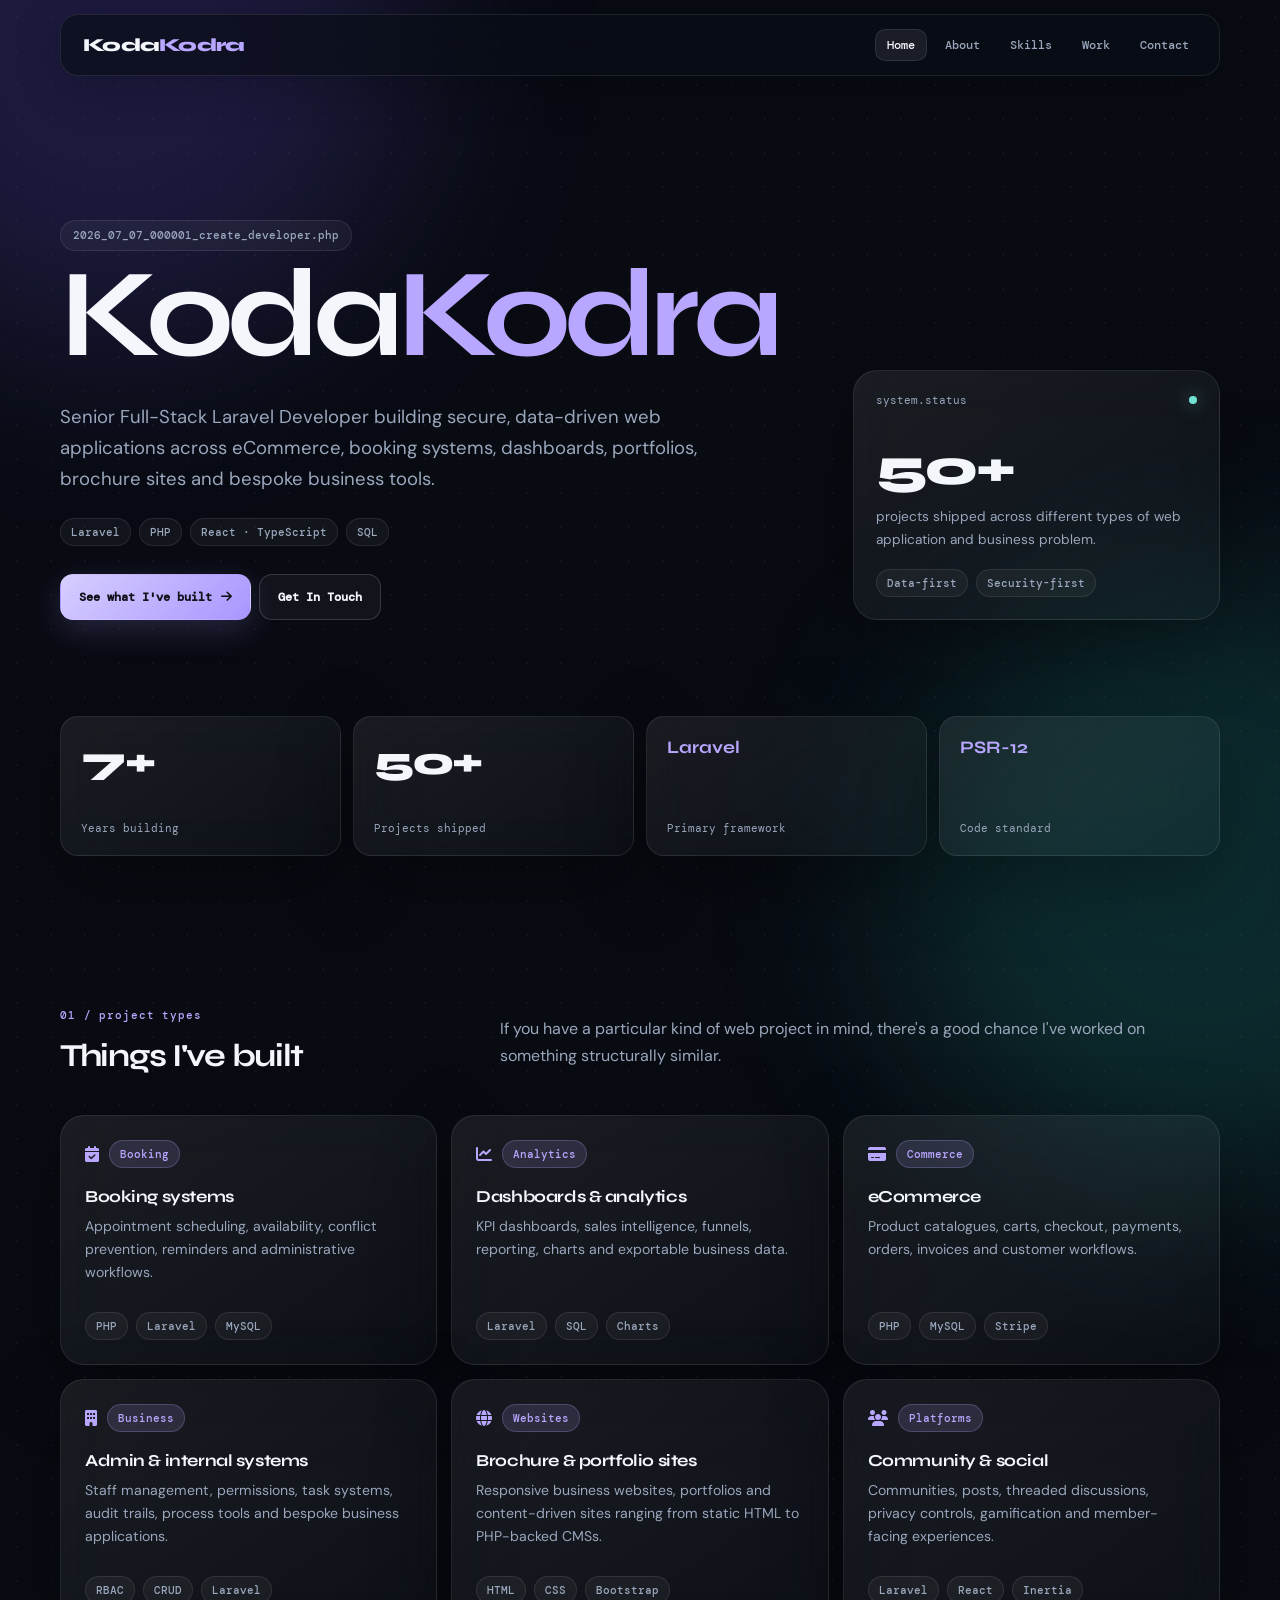
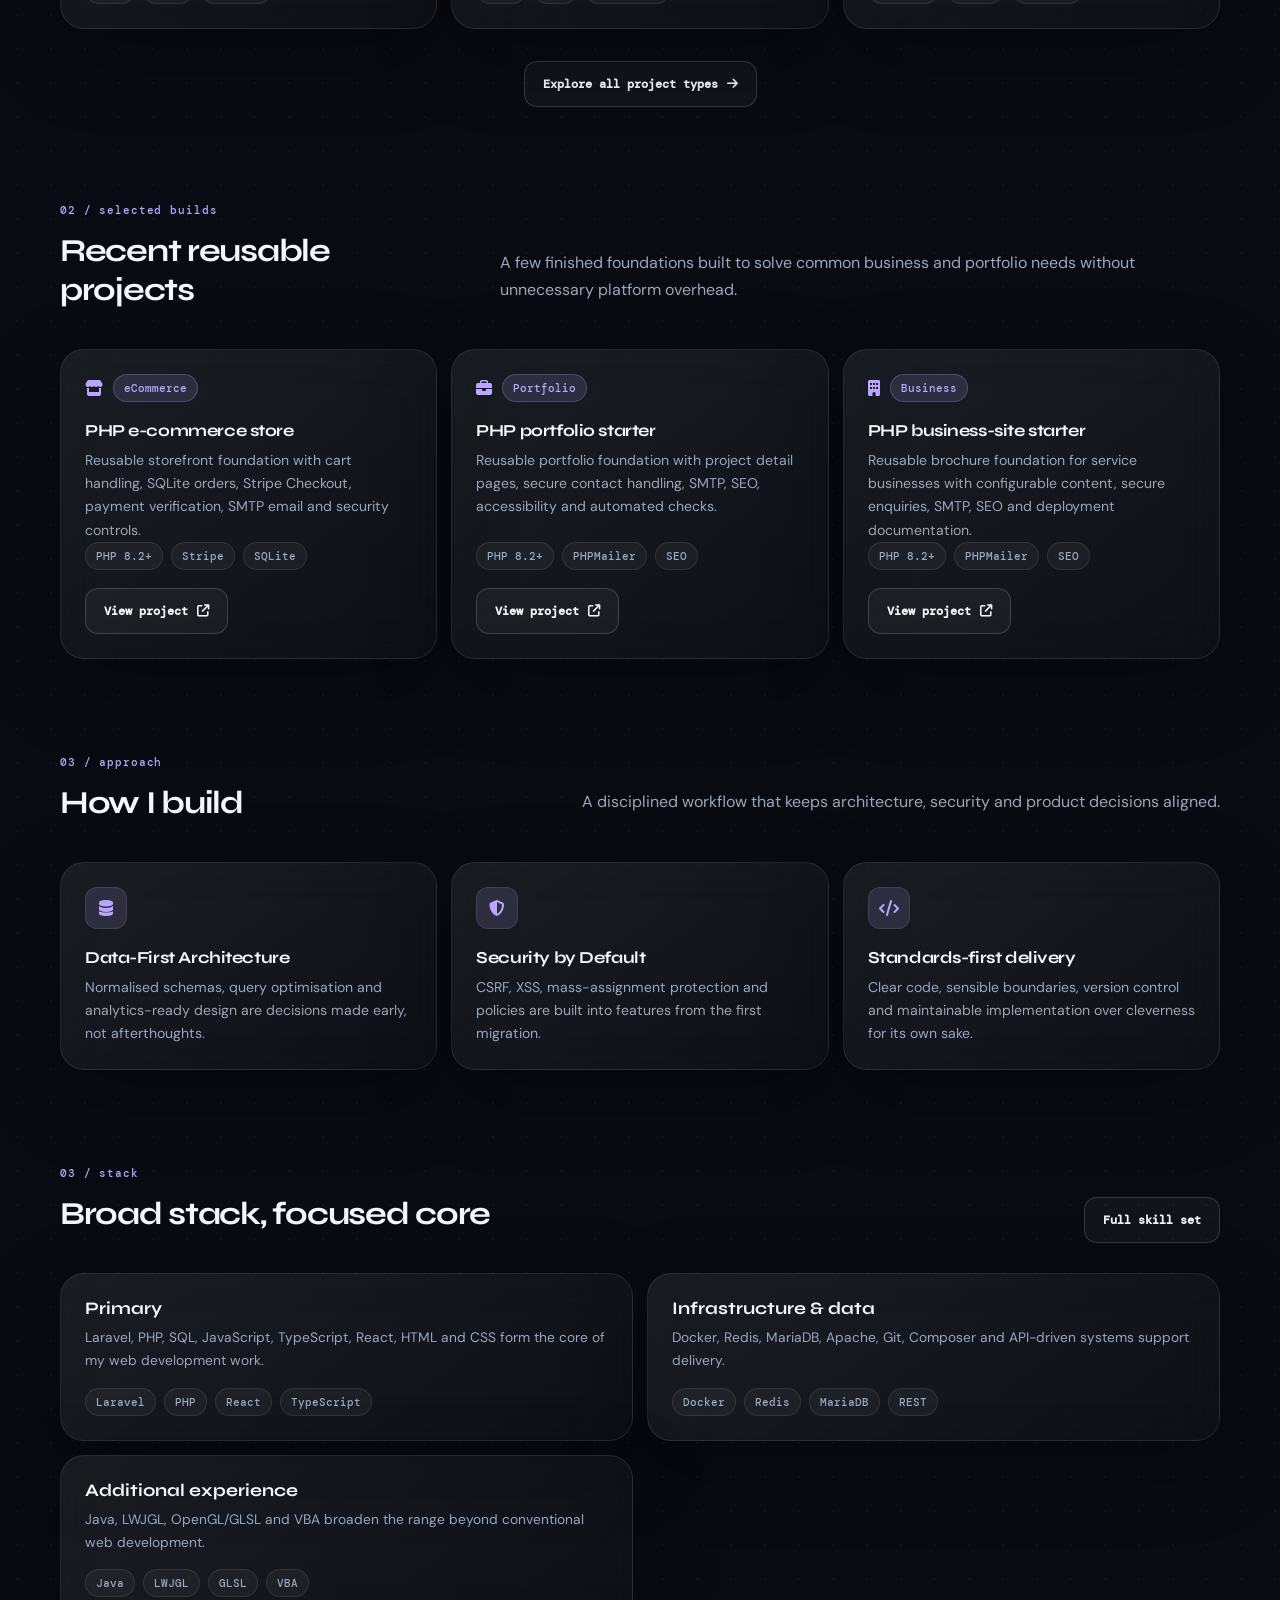
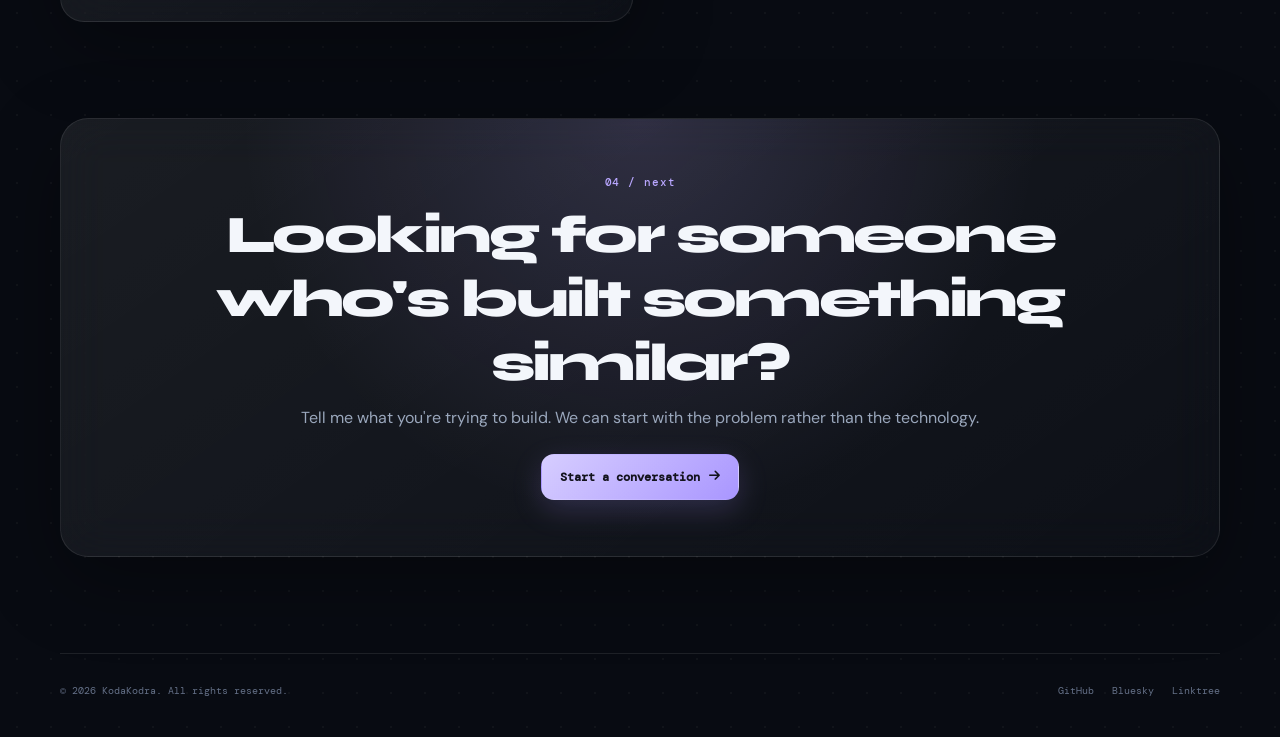
==== index.html @ 0f3817af "feat: add selected project links to homepage" ====
<!DOCTYPE html>
<html lang="en"><head><meta charset="UTF-8"><meta name="viewport" content="width=device-width, initial-scale=1.0"><meta name="description" content="KodaKodra — Senior Full-Stack Laravel Developer building secure, data-driven web applications across eCommerce, booking, dashboards, portfolios and bespoke systems."><meta property="og:title" content="KodaKodra — Senior Full-Stack Laravel Developer"><meta property="og:description" content="Standards-first. Security by default. Data-driven web applications across a broad range of project types."><meta property="og:type" content="website"><title>KodaKodra — Senior Full-Stack Laravel Developer</title><link rel="stylesheet" href="https://cdnjs.cloudflare.com/ajax/libs/font-awesome/6.5.2/css/all.min.css"><link rel="stylesheet" href="style.css"></head>
<body>
<nav class="nav" role="navigation" aria-label="Main navigation"><a href="index.html" class="nav__logo">Koda<span>Kodra</span></a><ul class="nav__links" role="list"><li><a href="index.html" class="active" aria-current="page">Home</a></li><li><a href="about.html">About</a></li><li><a href="skills.html">Skills</a></li><li><a href="projects.html">Work</a></li><li><a href="contact.html">Contact</a></li></ul><button class="nav__burger" aria-label="Open mobile menu" aria-expanded="false"><span></span><span></span><span></span></button></nav>
<div class="nav__mobile"><a href="index.html" class="active">Home</a><a href="about.html">About</a><a href="skills.html">Skills</a><a href="projects.html">Work</a><a href="contact.html">Contact</a></div>
<main class="page">
<section class="hero"><div class="shell hero__grid"><div class="hero__content"><div class="hero__badge anim-fade-up"><span class="migration-label__file">2026_07_07_000001_create_developer.php</span></div><h1 class="hero__title anim-fade-up delay-1">Koda<span class="text-accent">Kodra</span></h1><p class="hero__subtitle anim-fade-up delay-2">Senior Full-Stack Laravel Developer building secure, data-driven web applications across eCommerce, booking systems, dashboards, portfolios, brochure sites and bespoke business tools.</p><div class="hero__tags anim-fade-up delay-3"><span class="tag">Laravel</span><span class="tag">PHP</span><span class="tag">React · TypeScript</span><span class="tag">SQL</span></div><div class="hero__ctas anim-fade-up delay-4"><a href="projects.html" class="btn btn-primary">See what I've built <i class="fa-solid fa-arrow-right"></i></a><a href="contact.html" class="btn btn-outline">Get In Touch</a></div></div><aside class="hero__signal glass anim-fade-up delay-2"><div class="signal__top"><span>system.status</span><span class="signal__dot" aria-label="Available"></span></div><div class="signal__metric">50+</div><p class="signal__copy">projects shipped across different types of web application and business problem.</p><div class="hero__tags" style="margin-top:18px"><span class="tag">Data-first</span><span class="tag">Security-first</span></div></aside></div></section>
<section class="stats"><div class="shell stats__grid"><div class="stat-card glass anim-fade-up"><div class="stat-card__number">7+</div><div class="stat-card__label">Years building</div></div><div class="stat-card glass anim-fade-up delay-1"><div class="stat-card__number">50+</div><div class="stat-card__label">Projects shipped</div></div><div class="stat-card glass anim-fade-up delay-2"><div class="stat-card__value">Laravel</div><div class="stat-card__label">Primary framework</div></div><div class="stat-card glass anim-fade-up delay-3"><div class="stat-card__value">PSR-12</div><div class="stat-card__label">Code standard</div></div></div></section>
<section class="section"><div class="shell"><div class="section-head"><div><p class="eyebrow">01 / project types</p><h2 class="section-title">Things I've built</h2></div><p class="section-subtitle">If you have a particular kind of web project in mind, there's a good chance I've worked on something structurally similar.</p></div><div class="card-grid"><article class="project-card glass"><div class="project-card__head"><i class="fas fa-calendar-check"></i><span class="badge-custom">Booking</span></div><h3 class="project-card__title">Booking systems</h3><p class="project-card__desc">Appointment scheduling, availability, conflict prevention, reminders and administrative workflows.</p><div class="project-card__tags"><span class="tag">PHP</span><span class="tag">Laravel</span><span class="tag">MySQL</span></div></article><article class="project-card glass"><div class="project-card__head"><i class="fas fa-chart-line"></i><span class="badge-custom">Analytics</span></div><h3 class="project-card__title">Dashboards & analytics</h3><p class="project-card__desc">KPI dashboards, sales intelligence, funnels, reporting, charts and exportable business data.</p><div class="project-card__tags"><span class="tag">Laravel</span><span class="tag">SQL</span><span class="tag">Charts</span></div></article><article class="project-card glass"><div class="project-card__head"><i class="fas fa-credit-card"></i><span class="badge-custom">Commerce</span></div><h3 class="project-card__title">eCommerce</h3><p class="project-card__desc">Product catalogues, carts, checkout, payments, orders, invoices and customer workflows.</p><div class="project-card__tags"><span class="tag">PHP</span><span class="tag">MySQL</span><span class="tag">Stripe</span></div></article><article class="project-card glass"><div class="project-card__head"><i class="fas fa-building"></i><span class="badge-custom">Business</span></div><h3 class="project-card__title">Admin & internal systems</h3><p class="project-card__desc">Staff management, permissions, task systems, audit trails, process tools and bespoke business applications.</p><div class="project-card__tags"><span class="tag">RBAC</span><span class="tag">CRUD</span><span class="tag">Laravel</span></div></article><article class="project-card glass"><div class="project-card__head"><i class="fas fa-globe"></i><span class="badge-custom">Websites</span></div><h3 class="project-card__title">Brochure & portfolio sites</h3><p class="project-card__desc">Responsive business websites, portfolios and content-driven sites ranging from static HTML to PHP-backed CMSs.</p><div class="project-card__tags"><span class="tag">HTML</span><span class="tag">CSS</span><span class="tag">Bootstrap</span></div></article><article class="project-card glass"><div class="project-card__head"><i class="fas fa-users"></i><span class="badge-custom">Platforms</span></div><h3 class="project-card__title">Community & social</h3><p class="project-card__desc">Communities, posts, threaded discussions, privacy controls, gamification and member-facing experiences.</p><div class="project-card__tags"><span class="tag">Laravel</span><span class="tag">React</span><span class="tag">Inertia</span></div></article></div><div style="text-align:center;margin-top:2rem"><a href="projects.html" class="btn btn-outline">Explore all project types <i class="fa-solid fa-arrow-right"></i></a></div></div></section>
<section class="section" style="padding-top:0"><div class="shell"><div class="section-head"><div><p class="eyebrow">02 / selected builds</p><h2 class="section-title">Recent reusable projects</h2></div><p class="section-subtitle">A few finished foundations built to solve common business and portfolio needs without unnecessary platform overhead.</p></div><div class="card-grid"><article class="project-card glass"><div class="project-card__head"><i class="fas fa-store"></i><span class="badge-custom">eCommerce</span></div><h3 class="project-card__title">PHP e-commerce store</h3><p class="project-card__desc">Reusable storefront foundation with cart handling, SQLite orders, Stripe Checkout, payment verification, SMTP email and security controls.</p><div class="project-card__tags"><span class="tag">PHP 8.2+</span><span class="tag">Stripe</span><span class="tag">SQLite</span></div><div style="margin-top:18px"><a href="https://github.com/kodakodra/ecommerce-store" target="_blank" rel="noopener noreferrer" class="btn btn-outline">View project <i class="fa-solid fa-arrow-up-right-from-square"></i></a></div></article><article class="project-card glass"><div class="project-card__head"><i class="fas fa-briefcase"></i><span class="badge-custom">Portfolio</span></div><h3 class="project-card__title">PHP portfolio starter</h3><p class="project-card__desc">Reusable portfolio foundation with project detail pages, secure contact handling, SMTP, SEO, accessibility and automated checks.</p><div class="project-card__tags"><span class="tag">PHP 8.2+</span><span class="tag">PHPMailer</span><span class="tag">SEO</span></div><div style="margin-top:18px"><a href="https://github.com/kodakodra/portfolio-site" target="_blank" rel="noopener noreferrer" class="btn btn-outline">View project <i class="fa-solid fa-arrow-up-right-from-square"></i></a></div></article><article class="project-card glass"><div class="project-card__head"><i class="fas fa-building"></i><span class="badge-custom">Business</span></div><h3 class="project-card__title">PHP business-site starter</h3><p class="project-card__desc">Reusable brochure foundation for service businesses with configurable content, secure enquiries, SMTP, SEO and deployment documentation.</p><div class="project-card__tags"><span class="tag">PHP 8.2+</span><span class="tag">PHPMailer</span><span class="tag">SEO</span></div><div style="margin-top:18px"><a href="https://github.com/kodakodra/business-site" target="_blank" rel="noopener noreferrer" class="btn btn-outline">View project <i class="fa-solid fa-arrow-up-right-from-square"></i></a></div></article></div></div></section>
<section class="section" style="padding-top:0"><div class="shell"><div class="section-head"><div><p class="eyebrow">03 / approach</p><h2 class="section-title">How I build</h2></div><p class="section-subtitle">A disciplined workflow that keeps architecture, security and product decisions aligned.</p></div><div class="card-grid"><article class="approach-card glass"><div class="approach-card__icon"><i class="fas fa-database"></i></div><h3 class="approach-card__title">Data-First Architecture</h3><p class="approach-card__text">Normalised schemas, query optimisation and analytics-ready design are decisions made early, not afterthoughts.</p></article><article class="approach-card glass"><div class="approach-card__icon"><i class="fas fa-shield-halved"></i></div><h3 class="approach-card__title">Security by Default</h3><p class="approach-card__text">CSRF, XSS, mass-assignment protection and policies are built into features from the first migration.</p></article><article class="approach-card glass"><div class="approach-card__icon"><i class="fas fa-code"></i></div><h3 class="approach-card__title">Standards-first delivery</h3><p class="approach-card__text">Clear code, sensible boundaries, version control and maintainable implementation over cleverness for its own sake.</p></article></div></div></section>
<section class="section" style="padding-top:0"><div class="shell"><div class="section-head"><div><p class="eyebrow">03 / stack</p><h2 class="section-title">Broad stack, focused core</h2></div><a href="skills.html" class="btn btn-outline">Full skill set</a></div><div class="tech-grid"><article class="tech-group glass"><h3 class="tech-group__title">Primary</h3><p class="tech-group__desc">Laravel, PHP, SQL, JavaScript, TypeScript, React, HTML and CSS form the core of my web development work.</p><div class="tech-tags"><span class="tech-tag">Laravel</span><span class="tech-tag">PHP</span><span class="tech-tag">React</span><span class="tech-tag">TypeScript</span></div></article><article class="tech-group glass"><h3 class="tech-group__title">Infrastructure & data</h3><p class="tech-group__desc">Docker, Redis, MariaDB, Apache, Git, Composer and API-driven systems support delivery.</p><div class="tech-tags"><span class="tech-tag">Docker</span><span class="tech-tag">Redis</span><span class="tech-tag">MariaDB</span><span class="tech-tag">REST</span></div></article><article class="tech-group glass"><h3 class="tech-group__title">Additional experience</h3><p class="tech-group__desc">Java, LWJGL, OpenGL/GLSL and VBA broaden the range beyond conventional web development.</p><div class="tech-tags"><span class="tech-tag">Java</span><span class="tech-tag">LWJGL</span><span class="tech-tag">GLSL</span><span class="tech-tag">VBA</span></div></article></div></div></section>
<section class="section" style="padding-top:0"><div class="shell"><div class="cta-card glass"><p class="eyebrow">04 / next</p><h2 class="cta-card__title">Looking for someone who's built something similar?</h2><p class="cta-card__text">Tell me what you're trying to build. We can start with the problem rather than the technology.</p><a href="contact.html" class="btn btn-primary">Start a conversation <i class="fa-solid fa-arrow-right"></i></a></div></div></section>
</main>
<footer class="footer"><span class="footer__copy">© 2026 KodaKodra. All rights reserved.</span><div class="footer__links"><a href="https://github.com/kodakodra" target="_blank" rel="noopener noreferrer">GitHub</a><a href="https://bsky.app/profile/kodakodra.bsky.social" target="_blank" rel="noopener noreferrer">Bluesky</a><a href="https://linktr.ee/kodakodra" target="_blank" rel="noopener noreferrer">Linktree</a></div></footer><script src="main.js"></script></body></html>
---- style.css ----
@import url('https://fonts.googleapis.com/css2?family=DM+Mono:wght@400;500&family=DM+Sans:wght@400;500;600;700&family=Syne:wght@600;700;800&display=swap');

:root {
    --bg: #080b12;
    --bg-soft: #0d111a;
    --surface: rgba(18, 24, 38, .58);
    --surface-strong: rgba(22, 30, 47, .76);
    --surface-hover: rgba(31, 42, 64, .82);
    --text: #f3f6fb;
    --muted: #9aa7bc;
    --dim: #647087;
    --accent: #b9a7ff;
    --accent-2: #73e0d0;
    --accent-soft: rgba(185, 167, 255, .14);
    --line: rgba(255,255,255,.09);
    --line-strong: rgba(255,255,255,.16);
    --shadow: 0 24px 80px rgba(0,0,0,.32);
    --blur: 24px;
    --radius: 24px;
    --radius-sm: 14px;
    --nav-h: 76px;
    --display: 'Syne', sans-serif;
    --body: 'DM Sans', sans-serif;
    --mono: 'DM Mono', monospace;
}

* { box-sizing: border-box; }
html { scroll-behavior: smooth; }
body {
    margin: 0;
    min-width: 320px;
    color: var(--text);
    background: var(--bg);
    font-family: var(--body);
    line-height: 1.65;
    overflow-x: hidden;
}
body::before,
body::after {
    content: '';
    position: fixed;
    z-index: -2;
    width: 38rem;
    height: 38rem;
    border-radius: 50%;
    filter: blur(100px);
    opacity: .22;
    pointer-events: none;
}
body::before { top: -16rem; left: -12rem; background: #6651d8; }
body::after { right: -14rem; bottom: -18rem; background: #1e9f92; }
body { background-image: radial-gradient(rgba(255,255,255,.035) 1px, transparent 1px); background-size: 34px 34px; }

a { color: inherit; text-decoration: none; }
button, a { -webkit-tap-highlight-color: transparent; }
a:focus-visible, button:focus-visible { outline: 2px solid var(--accent); outline-offset: 4px; }

.shell { width: min(1160px, calc(100% - 40px)); margin: 0 auto; }
.page { padding-top: var(--nav-h); min-height: 100vh; }

/* Glass navigation */
.nav {
    position: fixed;
    inset: 14px 0 auto;
    z-index: 50;
    width: min(1160px, calc(100% - 28px));
    margin: 0 auto;
    height: 62px;
    padding: 0 18px 0 22px;
    display: flex;
    align-items: center;
    justify-content: space-between;
    border: 1px solid var(--line);
    border-radius: 18px;
    background: rgba(10, 14, 23, .68);
    backdrop-filter: blur(var(--blur));
    -webkit-backdrop-filter: blur(var(--blur));
    box-shadow: 0 12px 45px rgba(0,0,0,.2);
}
.nav__logo { font: 800 1.15rem var(--display); letter-spacing: -.04em; }
.nav__logo span { color: var(--accent); }
.nav__links { display: flex; align-items: center; gap: 6px; margin: 0; padding: 0; list-style: none; }
.nav__links a, .nav__mobile a { display: block; padding: 8px 12px; border-radius: 10px; color: var(--muted); font: 500 .76rem var(--mono); transition: .2s ease; }
.nav__links a:hover, .nav__links a.active, .nav__mobile a:hover, .nav__mobile a.active { color: var(--text); background: rgba(255,255,255,.07); }
.nav__links a.active { box-shadow: inset 0 0 0 1px var(--line); }
.nav__burger { display: none; border: 0; background: transparent; padding: 8px; }
.nav__burger span { display: block; width: 22px; height: 2px; margin: 4px; background: var(--text); border-radius: 2px; transition: .2s; }
.nav__mobile { display: none; }

/* Shared type */
.eyebrow, .migration-label { margin: 0 0 14px; color: var(--accent); font: 500 .68rem var(--mono); letter-spacing: .08em; }
.migration-label::before { content: '// '; color: var(--dim); }
.section-heading, .hero__title { margin: 0; font-family: var(--display); letter-spacing: -.055em; line-height: 1.02; }
.section-heading { font-size: clamp(2.3rem, 6vw, 4.3rem); }
.section-title { margin: 0 0 10px; font: 700 clamp(1.5rem, 3vw, 2rem) var(--display); letter-spacing: -.04em; }
.section-subtitle, .lead { color: var(--muted); max-width: 720px; }
.text-muted-custom { color: var(--muted); }
.text-white { color: var(--text) !important; }
.small { font-size: .82rem; }

/* Glass primitives */
.glass {
    border: 1px solid var(--line);
    background: linear-gradient(145deg, rgba(255,255,255,.075), rgba(255,255,255,.025));
    backdrop-filter: blur(var(--blur));
    -webkit-backdrop-filter: blur(var(--blur));
    box-shadow: var(--shadow);
}
.tag, .badge-custom, .tech-tag {
    display: inline-flex;
    align-items: center;
    min-height: 28px;
    padding: 4px 10px;
    border: 1px solid var(--line);
    border-radius: 999px;
    background: rgba(255,255,255,.045);
    color: var(--muted);
    font: 500 .68rem var(--mono);
}
.badge-custom { color: var(--accent); border-color: rgba(185,167,255,.24); background: var(--accent-soft); }
.btn { display: inline-flex; align-items: center; justify-content: center; gap: 9px; min-height: 46px; padding: 0 18px; border: 1px solid var(--line-strong); border-radius: 13px; font: 600 .78rem var(--mono); transition: transform .2s, background .2s, border-color .2s, box-shadow .2s; }
.btn:hover { transform: translateY(-2px); border-color: rgba(255,255,255,.25); }
.btn-primary { color: #11111a; background: linear-gradient(135deg, #d7ceff, #a996ff); border-color: transparent; box-shadow: 0 10px 30px rgba(164,145,255,.2); }
.btn-primary:hover { box-shadow: 0 14px 36px rgba(164,145,255,.28); }
.btn-outline { color: var(--text); background: rgba(255,255,255,.04); }

/* Home */
.hero { padding: 9rem 0 6rem; position: relative; }
.hero__grid { display: grid; grid-template-columns: minmax(0,1.35fr) minmax(300px,.65fr); gap: 30px; align-items: end; }
.hero__content { max-width: 780px; }
.hero__title { font-size: clamp(4rem, 10vw, 7.8rem); }
.hero__title .text-accent { color: var(--accent); }
.hero__subtitle { margin: 24px 0; max-width: 700px; color: var(--muted); font-size: clamp(1rem, 2vw, 1.16rem); }
.hero__badge { display: inline-flex; padding: 8px 12px; border: 1px solid var(--line); border-radius: 999px; background: rgba(255,255,255,.045); }
.hero__badge .migration-label__file { color: var(--muted); font: 500 .66rem var(--mono); }
.hero__tags, .hero__ctas, .project-card__tags, .skill-card__tags, .tech-tags { display: flex; flex-wrap: wrap; gap: 8px; }
.hero__ctas { margin-top: 28px; }
.hero__signal { padding: 22px; border-radius: var(--radius); }
.signal__top { display: flex; justify-content: space-between; align-items: center; color: var(--muted); font: .68rem var(--mono); }
.signal__dot { width: 8px; height: 8px; border-radius: 50%; background: var(--accent-2); box-shadow: 0 0 18px rgba(115,224,208,.7); }
.signal__metric { margin: 30px 0 8px; font: 800 3.2rem var(--display); letter-spacing: -.06em; }
.signal__copy { margin: 0; color: var(--muted); font-size: .85rem; }

.stats { padding: 0 0 3rem; }
.stats__grid { display: grid; grid-template-columns: repeat(4,1fr); gap: 12px; }
.stat-card { min-height: 140px; padding: 20px; border-radius: 18px; display: flex; flex-direction: column; justify-content: space-between; }
.stat-card__number { font: 800 2.5rem var(--display); letter-spacing: -.06em; }
.stat-card__label { color: var(--muted); font: .68rem var(--mono); }
.stat-card__value { color: var(--accent); font: 700 1.1rem var(--display); }

.section { padding: 6rem 0; }
.section-head { display: flex; justify-content: space-between; gap: 30px; align-items: end; margin-bottom: 30px; }
.card-grid { display: grid; grid-template-columns: repeat(3,1fr); gap: 14px; }
.approach-card, .skill-card, .project-card, .belief-card, .info-card, .download-card, .qualifications-card, .contact-link-card, .availability-banner, .tech-group { border-radius: var(--radius); padding: 24px; transition: transform .25s ease, border-color .25s ease, background .25s ease; }
.approach-card:hover, .skill-card:hover, .project-card:hover, .tech-group:hover { transform: translateY(-4px); border-color: var(--line-strong); background: var(--surface-hover); }
.approach-card__icon, .skill-card__icon, .download-card__icon { width: 42px; height: 42px; display: grid; place-items: center; border: 1px solid var(--line); border-radius: 12px; color: var(--accent); background: var(--accent-soft); }
.approach-card__title, .skill-card__title, .project-card__title, .timeline-title, .info-card__title, .download-card__title, .qualifications-card__title { margin: 18px 0 8px; font: 700 1.05rem var(--display); letter-spacing: -.025em; }
.approach-card__text, .skill-card__desc, .project-card__desc, .belief-card__text { margin: 0; color: var(--muted); font-size: .88rem; }

.tech-grid { display: grid; grid-template-columns: repeat(2,1fr); gap: 14px; }
.tech-group__title { margin: 0 0 7px; font: 700 1.1rem var(--display); }
.tech-group__desc { margin: 0 0 16px; color: var(--muted); font-size: .86rem; }

.cta-card { padding: clamp(28px, 6vw, 56px); border-radius: 28px; text-align: center; position: relative; overflow: hidden; }
.cta-card::before { content: ''; position: absolute; inset: 0; background: radial-gradient(circle at 50% 0, rgba(185,167,255,.16), transparent 55%); pointer-events: none; }
.cta-card__title { position: relative; margin: 0 0 10px; font: 800 clamp(1.9rem, 5vw, 3.3rem) var(--display); letter-spacing: -.05em; }
.cta-card__text { position: relative; color: var(--muted); margin: 0 0 22px; }

/* Inner pages */
.inner { padding: 6rem 0; }
.page-intro { margin-bottom: 40px; }
.page-intro .lead { margin-top: 16px; }
.split { display: grid; grid-template-columns: minmax(0,1.5fr) minmax(280px,.7fr); gap: 34px; }
.prose p { margin: 0 0 20px; color: var(--muted); }
.prose strong { color: var(--text); }
.beliefs { display: grid; grid-template-columns: repeat(2,1fr); gap: 12px; margin-top: 22px; }
.belief-card__title { margin: 0 0 7px; font: 700 1rem var(--display); }
.timeline { position: relative; margin-top: 22px; padding-left: 26px; }
.timeline::before { content: ''; position: absolute; left: 4px; top: 4px; bottom: 4px; width: 1px; background: var(--line-strong); }
.timeline-item { position: relative; padding: 0 0 28px; }
.timeline-marker { position: absolute; left: -26px; top: 7px; width: 10px; height: 10px; border: 2px solid var(--accent); border-radius: 50%; background: var(--bg); box-shadow: 0 0 14px rgba(185,167,255,.35); }
.timeline-period { margin: 0 0 8px; color: var(--accent); font: .68rem var(--mono); }
.info-card__item, .qualification-item { padding: 14px 0; border-bottom: 1px solid var(--line); }
.info-card__item:last-child, .qualification-item:last-child { border-bottom: 0; }
.info-card__label, .qualification-year { color: var(--dim); font: .65rem var(--mono); text-transform: uppercase; }
.info-card__value { margin-top: 3px; font-size: .85rem; }
.download-card, .qualifications-card { margin-top: 14px; }
.download-card__text { color: var(--muted); font-size: .84rem; }
.qualification-item { display: grid; grid-template-columns: 54px 1fr; gap: 10px; }

.skills-grid, .projects-grid { display: grid; grid-template-columns: repeat(3,1fr); gap: 14px; }
.skill-card--highlight { border-color: rgba(185,167,255,.28); background: linear-gradient(145deg, rgba(185,167,255,.12), rgba(255,255,255,.025)); }
.pill-new { margin-left: 5px; color: var(--accent-2); font: 500 .6rem var(--mono); }
.project-card { min-height: 250px; display: flex; flex-direction: column; }
.project-card__head { display: flex; align-items: center; gap: 10px; color: var(--accent); }
.project-card__desc { flex: 1; }

.contact-grid { display: grid; grid-template-columns: 1fr 1fr; gap: 34px; }
.contact-links { display: grid; gap: 10px; margin-top: 24px; }
.contact-link-card { display: flex; align-items: center; gap: 15px; }
.contact-link-card:hover { background: var(--surface-hover); border-color: var(--line-strong); }
.contact-link-card__icon { width: 40px; color: var(--accent); text-align: center; font-size: 1.05rem; }
.contact-link-card__title { font: 600 .7rem var(--mono); color: var(--dim); text-transform: uppercase; }
.contact-link-card__value { margin-top: 2px; font-size: .9rem; }
.availability-banner { display: flex; align-items: center; gap: 14px; min-height: 100px; }
.availability-banner__dot { width: 10px; height: 10px; flex: 0 0 auto; border-radius: 50%; background: var(--accent-2); box-shadow: 0 0 18px rgba(115,224,208,.65); }
.availability-banner__title { font: 700 1rem var(--display); }

.footer { width: min(1160px, calc(100% - 40px)); margin: 0 auto; padding: 30px 0 40px; display: flex; justify-content: space-between; gap: 20px; border-top: 1px solid var(--line); color: var(--dim); font: .65rem var(--mono); }
.footer__links { display: flex; gap: 18px; }
.footer a:hover { color: var(--text); }

.anim-fade-up { animation: fadeUp .65s cubic-bezier(.2,.7,.2,1) both; }
.delay-1 { animation-delay: .08s; } .delay-2 { animation-delay: .16s; } .delay-3 { animation-delay: .24s; } .delay-4 { animation-delay: .32s; }
@keyframes fadeUp { from { opacity: 0; transform: translateY(14px); } to { opacity: 1; transform: translateY(0); } }

@media (max-width: 900px) {
    .hero__grid, .split, .contact-grid { grid-template-columns: 1fr; }
    .hero__signal { max-width: 520px; }
    .card-grid, .skills-grid, .projects-grid { grid-template-columns: repeat(2,1fr); }
    .stats__grid { grid-template-columns: repeat(2,1fr); }
}
@media (max-width: 700px) {
    :root { --nav-h: 72px; }
    .shell { width: min(100% - 28px, 1160px); }
    .nav { width: calc(100% - 20px); inset: 10px 0 auto; }
    .nav__links { display: none; }
    .nav__burger { display: block; }
    .nav__mobile { position: fixed; top: 82px; left: 10px; right: 10px; z-index: 49; display: none; flex-direction: column; padding: 10px; border: 1px solid var(--line); border-radius: 16px; background: rgba(10,14,23,.9); backdrop-filter: blur(var(--blur)); }
    .nav__mobile.open { display: flex; }
    .hero { padding: 7rem 0 4rem; }
    .hero__title { font-size: clamp(3.5rem, 17vw, 5.5rem); }
    .section, .inner { padding: 4rem 0; }
    .section-head { display: block; }
    .section-head .section-subtitle { margin-top: 8px; }
    .card-grid, .skills-grid, .projects-grid, .tech-grid, .beliefs { grid-template-columns: 1fr; }
    .stats__grid { gap: 8px; }
    .stat-card { min-height: 120px; }
    .footer { width: calc(100% - 28px); flex-direction: column; }
}
@media (prefers-reduced-motion: reduce) {
    html { scroll-behavior: auto; }
    *, *::before, *::after { animation-duration: .01ms !important; transition-duration: .01ms !important; }
}
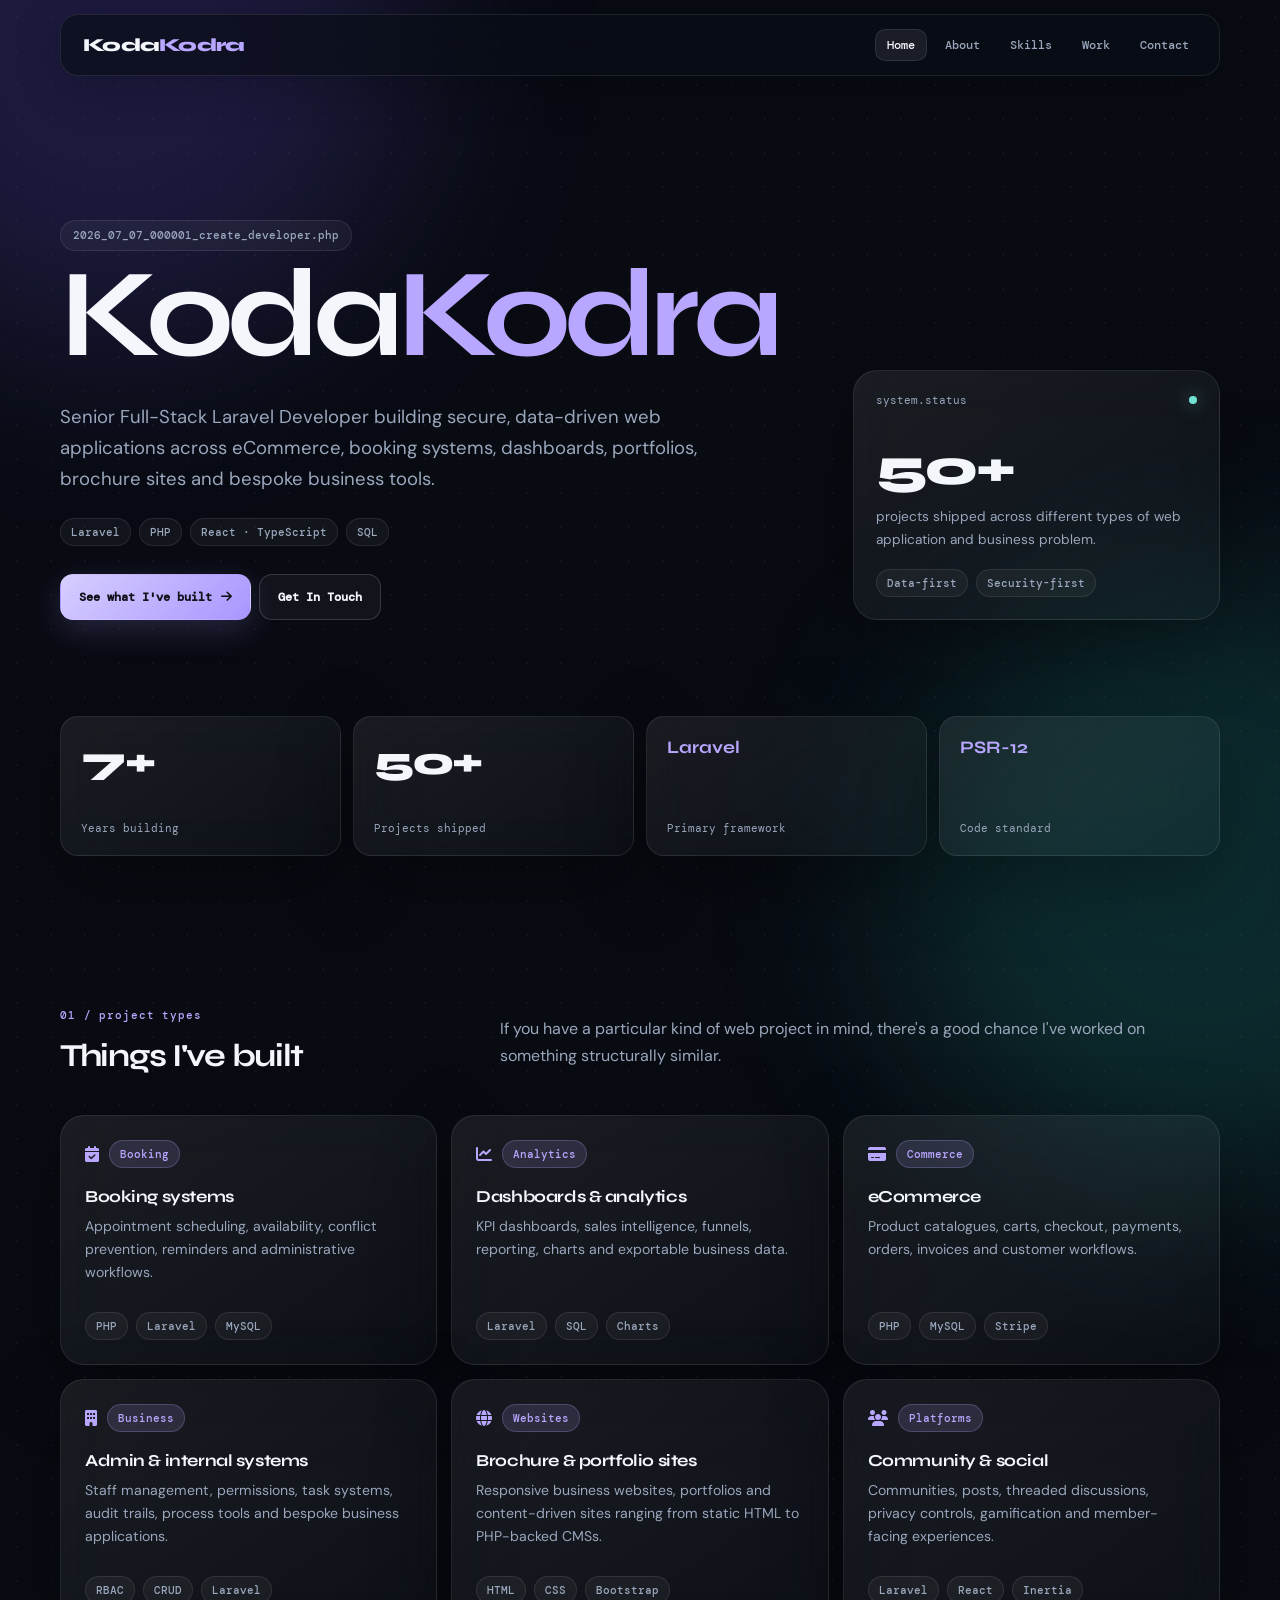
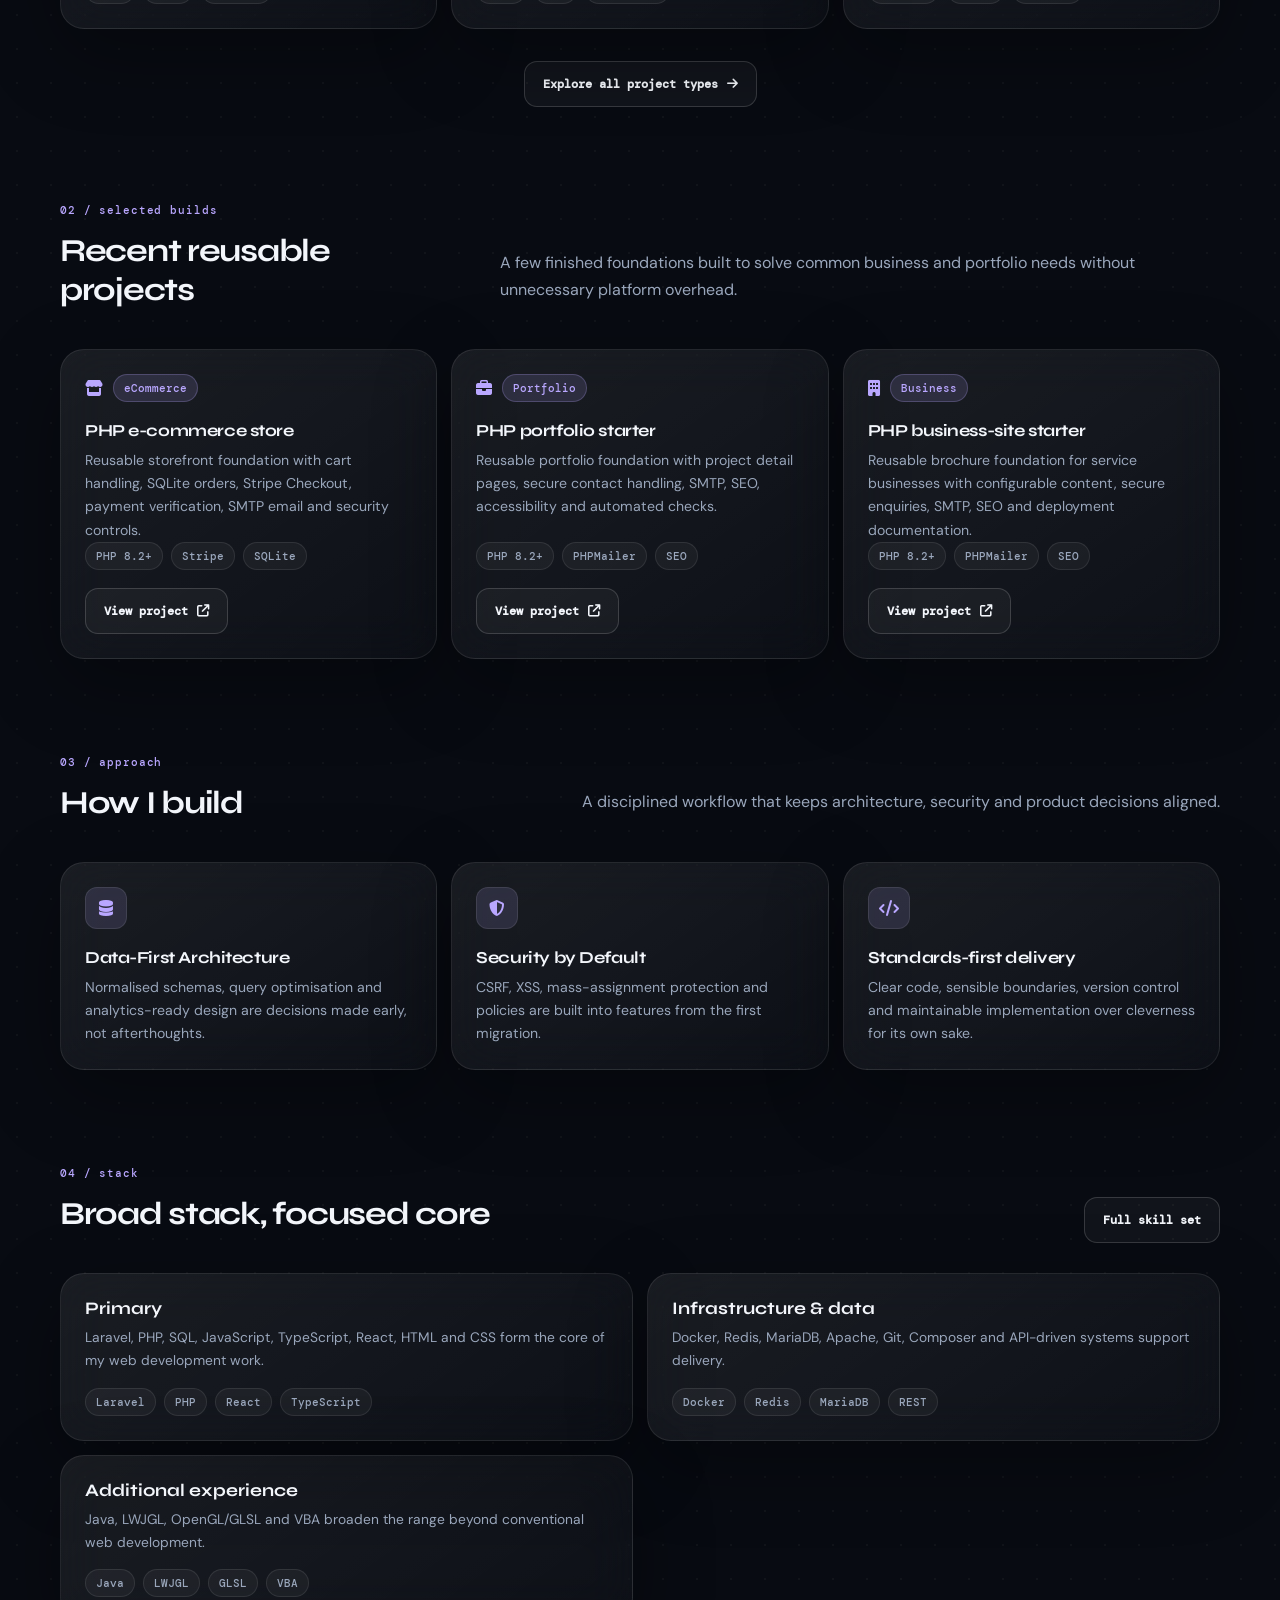
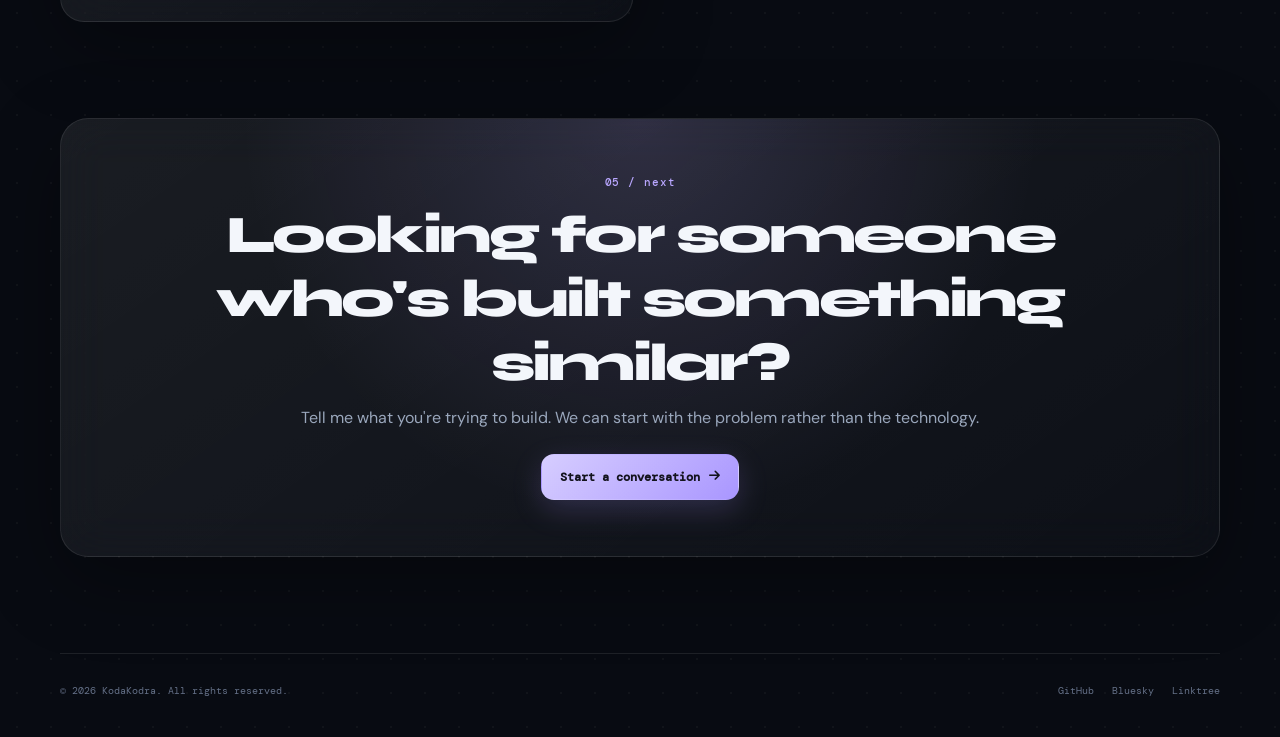
==== commit dbda4037: "fix: update homepage section numbering" ====
--- a/index.html
+++ b/index.html
@@ -9,7 +9,7 @@
 <section class="section"><div class="shell"><div class="section-head"><div><p class="eyebrow">01 / project types</p><h2 class="section-title">Things I've built</h2></div><p class="section-subtitle">If you have a particular kind of web project in mind, there's a good chance I've worked on something structurally similar.</p></div><div class="card-grid"><article class="project-card glass"><div class="project-card__head"><i class="fas fa-calendar-check"></i><span class="badge-custom">Booking</span></div><h3 class="project-card__title">Booking systems</h3><p class="project-card__desc">Appointment scheduling, availability, conflict prevention, reminders and administrative workflows.</p><div class="project-card__tags"><span class="tag">PHP</span><span class="tag">Laravel</span><span class="tag">MySQL</span></div></article><article class="project-card glass"><div class="project-card__head"><i class="fas fa-chart-line"></i><span class="badge-custom">Analytics</span></div><h3 class="project-card__title">Dashboards & analytics</h3><p class="project-card__desc">KPI dashboards, sales intelligence, funnels, reporting, charts and exportable business data.</p><div class="project-card__tags"><span class="tag">Laravel</span><span class="tag">SQL</span><span class="tag">Charts</span></div></article><article class="project-card glass"><div class="project-card__head"><i class="fas fa-credit-card"></i><span class="badge-custom">Commerce</span></div><h3 class="project-card__title">eCommerce</h3><p class="project-card__desc">Product catalogues, carts, checkout, payments, orders, invoices and customer workflows.</p><div class="project-card__tags"><span class="tag">PHP</span><span class="tag">MySQL</span><span class="tag">Stripe</span></div></article><article class="project-card glass"><div class="project-card__head"><i class="fas fa-building"></i><span class="badge-custom">Business</span></div><h3 class="project-card__title">Admin & internal systems</h3><p class="project-card__desc">Staff management, permissions, task systems, audit trails, process tools and bespoke business applications.</p><div class="project-card__tags"><span class="tag">RBAC</span><span class="tag">CRUD</span><span class="tag">Laravel</span></div></article><article class="project-card glass"><div class="project-card__head"><i class="fas fa-globe"></i><span class="badge-custom">Websites</span></div><h3 class="project-card__title">Brochure & portfolio sites</h3><p class="project-card__desc">Responsive business websites, portfolios and content-driven sites ranging from static HTML to PHP-backed CMSs.</p><div class="project-card__tags"><span class="tag">HTML</span><span class="tag">CSS</span><span class="tag">Bootstrap</span></div></article><article class="project-card glass"><div class="project-card__head"><i class="fas fa-users"></i><span class="badge-custom">Platforms</span></div><h3 class="project-card__title">Community & social</h3><p class="project-card__desc">Communities, posts, threaded discussions, privacy controls, gamification and member-facing experiences.</p><div class="project-card__tags"><span class="tag">Laravel</span><span class="tag">React</span><span class="tag">Inertia</span></div></article></div><div style="text-align:center;margin-top:2rem"><a href="projects.html" class="btn btn-outline">Explore all project types <i class="fa-solid fa-arrow-right"></i></a></div></div></section>
 <section class="section" style="padding-top:0"><div class="shell"><div class="section-head"><div><p class="eyebrow">02 / selected builds</p><h2 class="section-title">Recent reusable projects</h2></div><p class="section-subtitle">A few finished foundations built to solve common business and portfolio needs without unnecessary platform overhead.</p></div><div class="card-grid"><article class="project-card glass"><div class="project-card__head"><i class="fas fa-store"></i><span class="badge-custom">eCommerce</span></div><h3 class="project-card__title">PHP e-commerce store</h3><p class="project-card__desc">Reusable storefront foundation with cart handling, SQLite orders, Stripe Checkout, payment verification, SMTP email and security controls.</p><div class="project-card__tags"><span class="tag">PHP 8.2+</span><span class="tag">Stripe</span><span class="tag">SQLite</span></div><div style="margin-top:18px"><a href="https://github.com/kodakodra/ecommerce-store" target="_blank" rel="noopener noreferrer" class="btn btn-outline">View project <i class="fa-solid fa-arrow-up-right-from-square"></i></a></div></article><article class="project-card glass"><div class="project-card__head"><i class="fas fa-briefcase"></i><span class="badge-custom">Portfolio</span></div><h3 class="project-card__title">PHP portfolio starter</h3><p class="project-card__desc">Reusable portfolio foundation with project detail pages, secure contact handling, SMTP, SEO, accessibility and automated checks.</p><div class="project-card__tags"><span class="tag">PHP 8.2+</span><span class="tag">PHPMailer</span><span class="tag">SEO</span></div><div style="margin-top:18px"><a href="https://github.com/kodakodra/portfolio-site" target="_blank" rel="noopener noreferrer" class="btn btn-outline">View project <i class="fa-solid fa-arrow-up-right-from-square"></i></a></div></article><article class="project-card glass"><div class="project-card__head"><i class="fas fa-building"></i><span class="badge-custom">Business</span></div><h3 class="project-card__title">PHP business-site starter</h3><p class="project-card__desc">Reusable brochure foundation for service businesses with configurable content, secure enquiries, SMTP, SEO and deployment documentation.</p><div class="project-card__tags"><span class="tag">PHP 8.2+</span><span class="tag">PHPMailer</span><span class="tag">SEO</span></div><div style="margin-top:18px"><a href="https://github.com/kodakodra/business-site" target="_blank" rel="noopener noreferrer" class="btn btn-outline">View project <i class="fa-solid fa-arrow-up-right-from-square"></i></a></div></article></div></div></section>
 <section class="section" style="padding-top:0"><div class="shell"><div class="section-head"><div><p class="eyebrow">03 / approach</p><h2 class="section-title">How I build</h2></div><p class="section-subtitle">A disciplined workflow that keeps architecture, security and product decisions aligned.</p></div><div class="card-grid"><article class="approach-card glass"><div class="approach-card__icon"><i class="fas fa-database"></i></div><h3 class="approach-card__title">Data-First Architecture</h3><p class="approach-card__text">Normalised schemas, query optimisation and analytics-ready design are decisions made early, not afterthoughts.</p></article><article class="approach-card glass"><div class="approach-card__icon"><i class="fas fa-shield-halved"></i></div><h3 class="approach-card__title">Security by Default</h3><p class="approach-card__text">CSRF, XSS, mass-assignment protection and policies are built into features from the first migration.</p></article><article class="approach-card glass"><div class="approach-card__icon"><i class="fas fa-code"></i></div><h3 class="approach-card__title">Standards-first delivery</h3><p class="approach-card__text">Clear code, sensible boundaries, version control and maintainable implementation over cleverness for its own sake.</p></article></div></div></section>
-<section class="section" style="padding-top:0"><div class="shell"><div class="section-head"><div><p class="eyebrow">03 / stack</p><h2 class="section-title">Broad stack, focused core</h2></div><a href="skills.html" class="btn btn-outline">Full skill set</a></div><div class="tech-grid"><article class="tech-group glass"><h3 class="tech-group__title">Primary</h3><p class="tech-group__desc">Laravel, PHP, SQL, JavaScript, TypeScript, React, HTML and CSS form the core of my web development work.</p><div class="tech-tags"><span class="tech-tag">Laravel</span><span class="tech-tag">PHP</span><span class="tech-tag">React</span><span class="tech-tag">TypeScript</span></div></article><article class="tech-group glass"><h3 class="tech-group__title">Infrastructure & data</h3><p class="tech-group__desc">Docker, Redis, MariaDB, Apache, Git, Composer and API-driven systems support delivery.</p><div class="tech-tags"><span class="tech-tag">Docker</span><span class="tech-tag">Redis</span><span class="tech-tag">MariaDB</span><span class="tech-tag">REST</span></div></article><article class="tech-group glass"><h3 class="tech-group__title">Additional experience</h3><p class="tech-group__desc">Java, LWJGL, OpenGL/GLSL and VBA broaden the range beyond conventional web development.</p><div class="tech-tags"><span class="tech-tag">Java</span><span class="tech-tag">LWJGL</span><span class="tech-tag">GLSL</span><span class="tech-tag">VBA</span></div></article></div></div></section>
-<section class="section" style="padding-top:0"><div class="shell"><div class="cta-card glass"><p class="eyebrow">04 / next</p><h2 class="cta-card__title">Looking for someone who's built something similar?</h2><p class="cta-card__text">Tell me what you're trying to build. We can start with the problem rather than the technology.</p><a href="contact.html" class="btn btn-primary">Start a conversation <i class="fa-solid fa-arrow-right"></i></a></div></div></section>
+<section class="section" style="padding-top:0"><div class="shell"><div class="section-head"><div><p class="eyebrow">04 / stack</p><h2 class="section-title">Broad stack, focused core</h2></div><a href="skills.html" class="btn btn-outline">Full skill set</a></div><div class="tech-grid"><article class="tech-group glass"><h3 class="tech-group__title">Primary</h3><p class="tech-group__desc">Laravel, PHP, SQL, JavaScript, TypeScript, React, HTML and CSS form the core of my web development work.</p><div class="tech-tags"><span class="tech-tag">Laravel</span><span class="tech-tag">PHP</span><span class="tech-tag">React</span><span class="tech-tag">TypeScript</span></div></article><article class="tech-group glass"><h3 class="tech-group__title">Infrastructure & data</h3><p class="tech-group__desc">Docker, Redis, MariaDB, Apache, Git, Composer and API-driven systems support delivery.</p><div class="tech-tags"><span class="tech-tag">Docker</span><span class="tech-tag">Redis</span><span class="tech-tag">MariaDB</span><span class="tech-tag">REST</span></div></article><article class="tech-group glass"><h3 class="tech-group__title">Additional experience</h3><p class="tech-group__desc">Java, LWJGL, OpenGL/GLSL and VBA broaden the range beyond conventional web development.</p><div class="tech-tags"><span class="tech-tag">Java</span><span class="tech-tag">LWJGL</span><span class="tech-tag">GLSL</span><span class="tech-tag">VBA</span></div></article></div></div></section>
+<section class="section" style="padding-top:0"><div class="shell"><div class="cta-card glass"><p class="eyebrow">05 / next</p><h2 class="cta-card__title">Looking for someone who's built something similar?</h2><p class="cta-card__text">Tell me what you're trying to build. We can start with the problem rather than the technology.</p><a href="contact.html" class="btn btn-primary">Start a conversation <i class="fa-solid fa-arrow-right"></i></a></div></div></section>
 </main>
 <footer class="footer"><span class="footer__copy">© 2026 KodaKodra. All rights reserved.</span><div class="footer__links"><a href="https://github.com/kodakodra" target="_blank" rel="noopener noreferrer">GitHub</a><a href="https://bsky.app/profile/kodakodra.bsky.social" target="_blank" rel="noopener noreferrer">Bluesky</a><a href="https://linktr.ee/kodakodra" target="_blank" rel="noopener noreferrer">Linktree</a></div></footer><script src="main.js"></script></body></html>
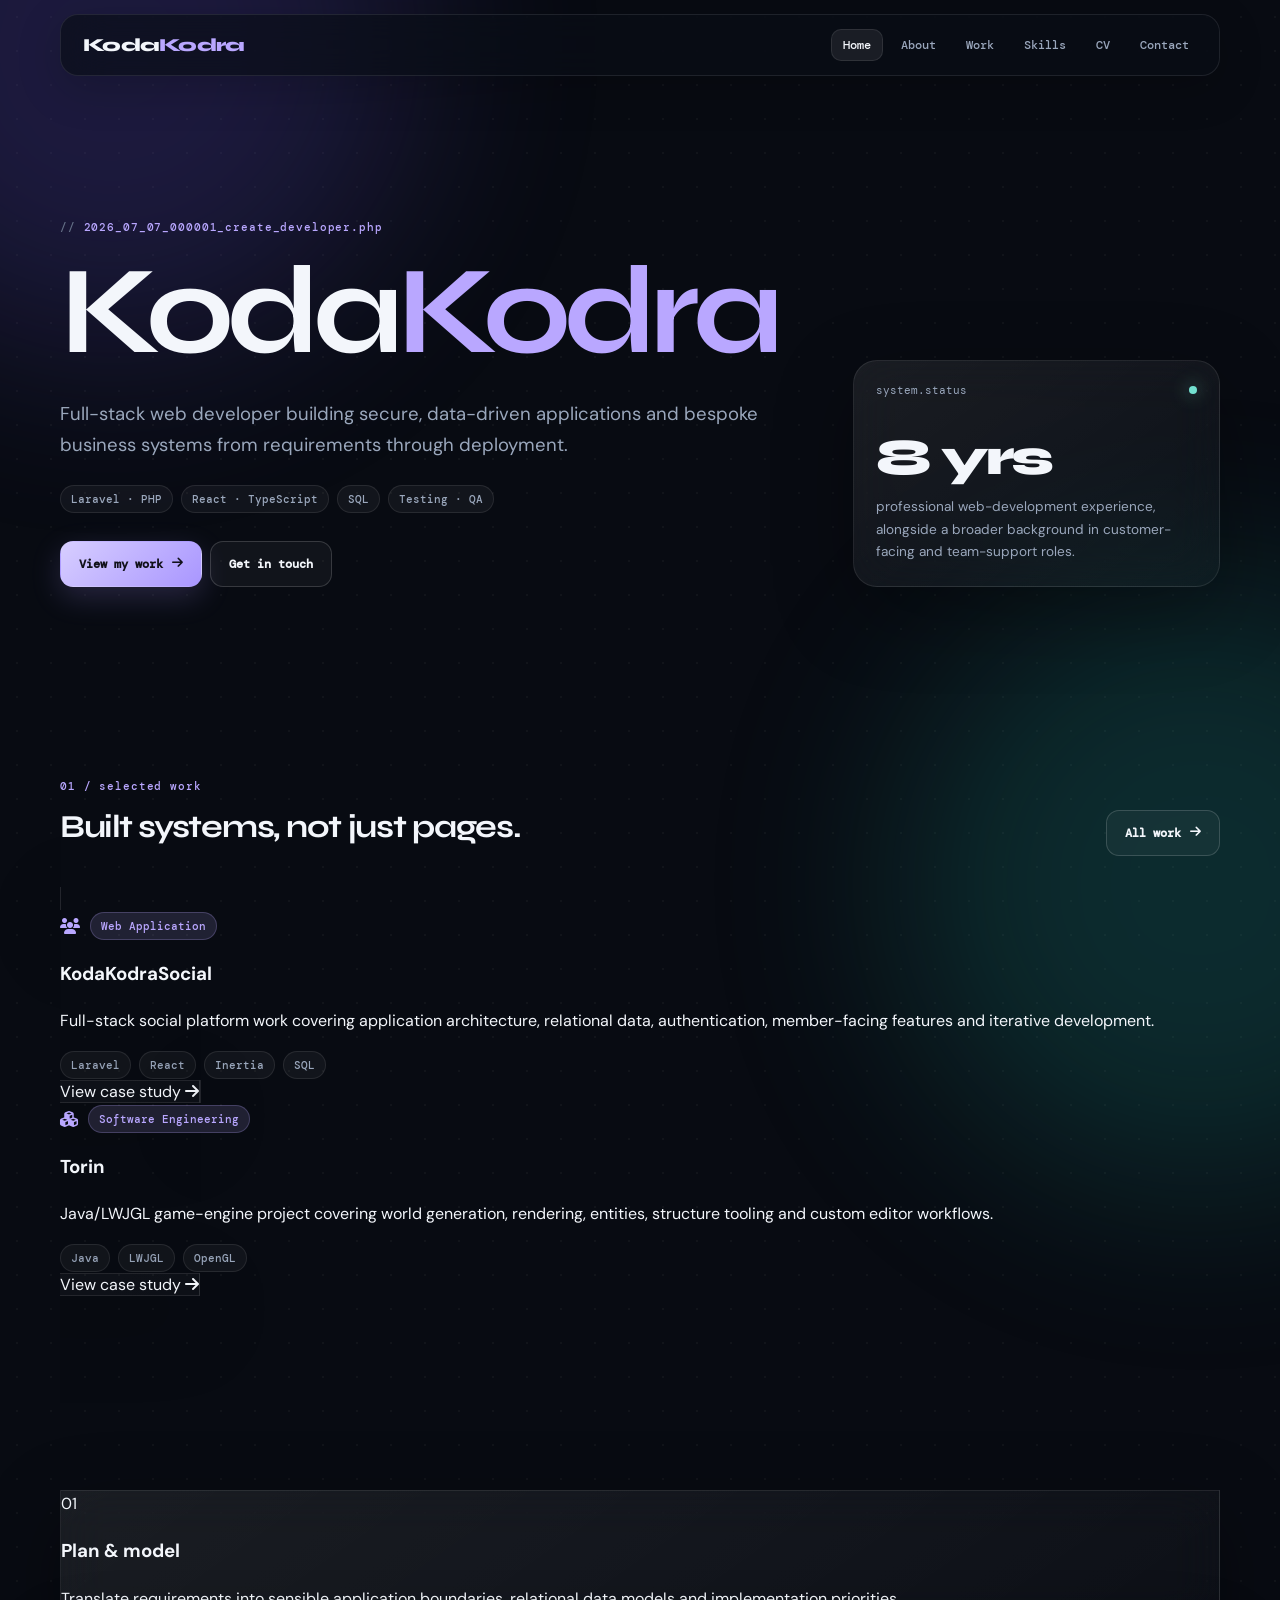
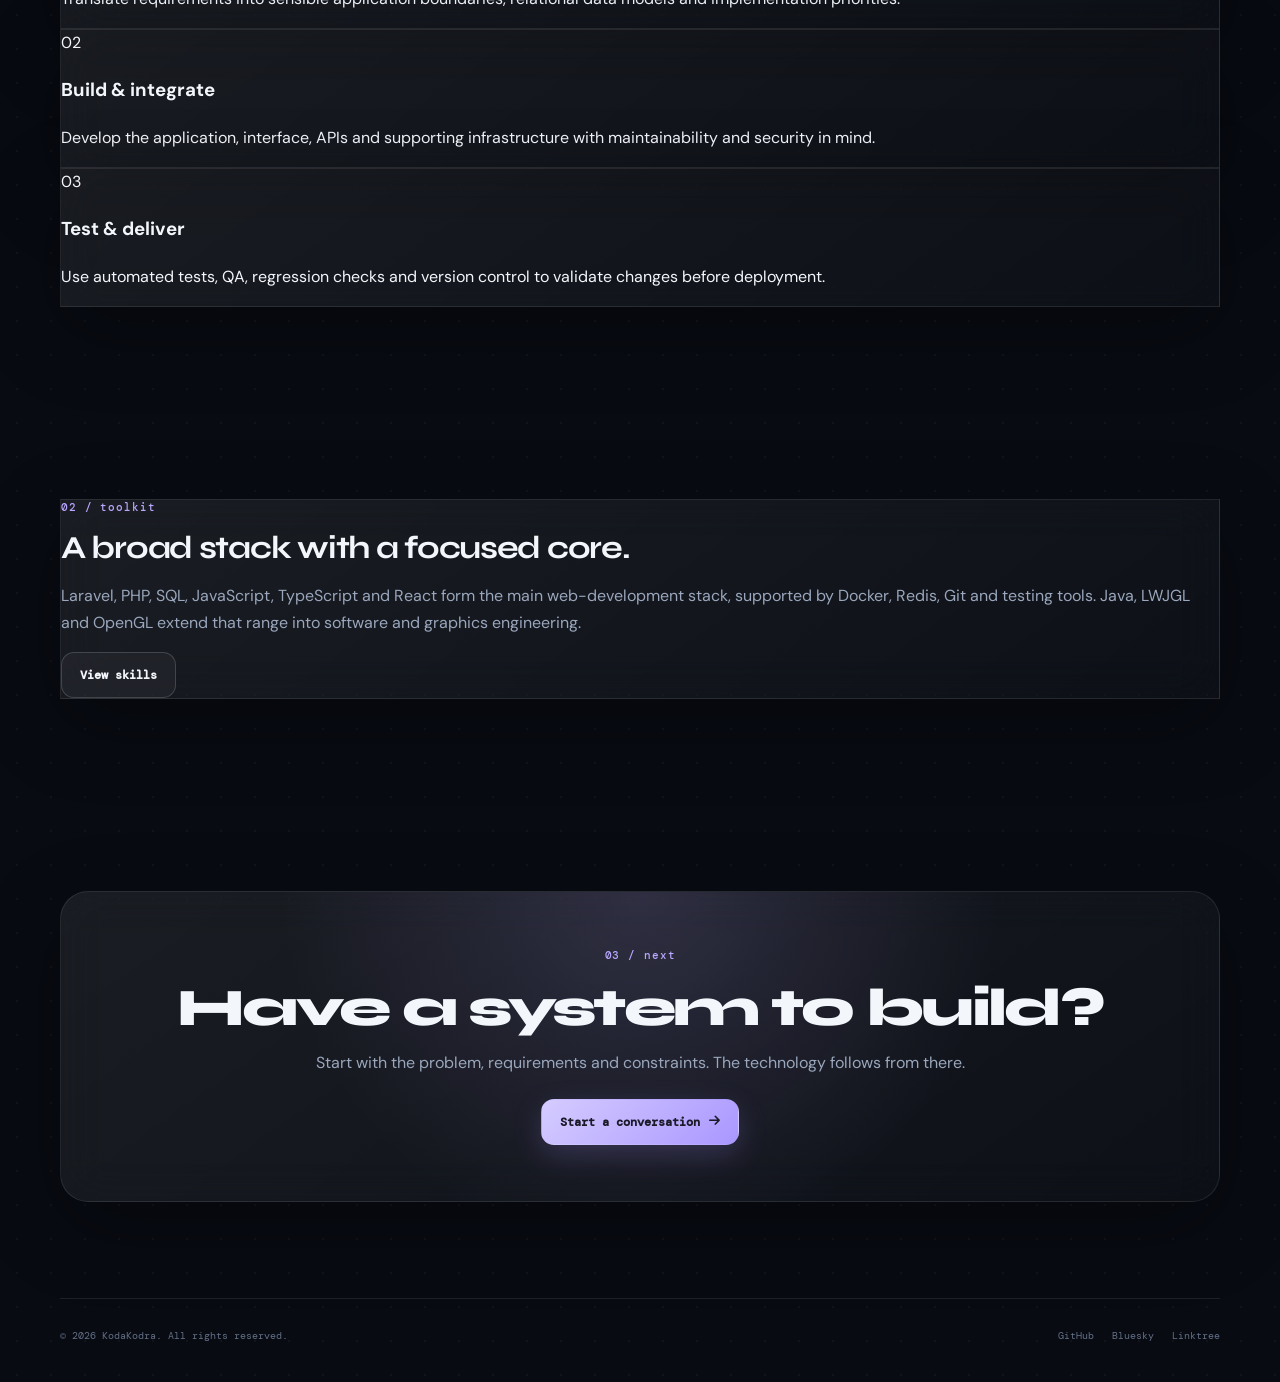
==== commit 0a1d62cd: "Refactor portfolio homepage" ====
--- a/index.html
+++ b/index.html
@@ -1,15 +1,8 @@
-<!DOCTYPE html>
-<html lang="en"><head><meta charset="UTF-8"><meta name="viewport" content="width=device-width, initial-scale=1.0"><meta name="description" content="KodaKodra — Senior Full-Stack Laravel Developer building secure, data-driven web applications across eCommerce, booking, dashboards, portfolios and bespoke systems."><meta property="og:title" content="KodaKodra — Senior Full-Stack Laravel Developer"><meta property="og:description" content="Standards-first. Security by default. Data-driven web applications across a broad range of project types."><meta property="og:type" content="website"><title>KodaKodra — Senior Full-Stack Laravel Developer</title><link rel="stylesheet" href="https://cdnjs.cloudflare.com/ajax/libs/font-awesome/6.5.2/css/all.min.css"><link rel="stylesheet" href="style.css"></head>
-<body>
-<nav class="nav" role="navigation" aria-label="Main navigation"><a href="index.html" class="nav__logo">Koda<span>Kodra</span></a><ul class="nav__links" role="list"><li><a href="index.html" class="active" aria-current="page">Home</a></li><li><a href="about.html">About</a></li><li><a href="skills.html">Skills</a></li><li><a href="projects.html">Work</a></li><li><a href="contact.html">Contact</a></li></ul><button class="nav__burger" aria-label="Open mobile menu" aria-expanded="false"><span></span><span></span><span></span></button></nav>
-<div class="nav__mobile"><a href="index.html" class="active">Home</a><a href="about.html">About</a><a href="skills.html">Skills</a><a href="projects.html">Work</a><a href="contact.html">Contact</a></div>
-<main class="page">
-<section class="hero"><div class="shell hero__grid"><div class="hero__content"><div class="hero__badge anim-fade-up"><span class="migration-label__file">2026_07_07_000001_create_developer.php</span></div><h1 class="hero__title anim-fade-up delay-1">Koda<span class="text-accent">Kodra</span></h1><p class="hero__subtitle anim-fade-up delay-2">Senior Full-Stack Laravel Developer building secure, data-driven web applications across eCommerce, booking systems, dashboards, portfolios, brochure sites and bespoke business tools.</p><div class="hero__tags anim-fade-up delay-3"><span class="tag">Laravel</span><span class="tag">PHP</span><span class="tag">React · TypeScript</span><span class="tag">SQL</span></div><div class="hero__ctas anim-fade-up delay-4"><a href="projects.html" class="btn btn-primary">See what I've built <i class="fa-solid fa-arrow-right"></i></a><a href="contact.html" class="btn btn-outline">Get In Touch</a></div></div><aside class="hero__signal glass anim-fade-up delay-2"><div class="signal__top"><span>system.status</span><span class="signal__dot" aria-label="Available"></span></div><div class="signal__metric">50+</div><p class="signal__copy">projects shipped across different types of web application and business problem.</p><div class="hero__tags" style="margin-top:18px"><span class="tag">Data-first</span><span class="tag">Security-first</span></div></aside></div></section>
-<section class="stats"><div class="shell stats__grid"><div class="stat-card glass anim-fade-up"><div class="stat-card__number">7+</div><div class="stat-card__label">Years building</div></div><div class="stat-card glass anim-fade-up delay-1"><div class="stat-card__number">50+</div><div class="stat-card__label">Projects shipped</div></div><div class="stat-card glass anim-fade-up delay-2"><div class="stat-card__value">Laravel</div><div class="stat-card__label">Primary framework</div></div><div class="stat-card glass anim-fade-up delay-3"><div class="stat-card__value">PSR-12</div><div class="stat-card__label">Code standard</div></div></div></section>
-<section class="section"><div class="shell"><div class="section-head"><div><p class="eyebrow">01 / project types</p><h2 class="section-title">Things I've built</h2></div><p class="section-subtitle">If you have a particular kind of web project in mind, there's a good chance I've worked on something structurally similar.</p></div><div class="card-grid"><article class="project-card glass"><div class="project-card__head"><i class="fas fa-calendar-check"></i><span class="badge-custom">Booking</span></div><h3 class="project-card__title">Booking systems</h3><p class="project-card__desc">Appointment scheduling, availability, conflict prevention, reminders and administrative workflows.</p><div class="project-card__tags"><span class="tag">PHP</span><span class="tag">Laravel</span><span class="tag">MySQL</span></div></article><article class="project-card glass"><div class="project-card__head"><i class="fas fa-chart-line"></i><span class="badge-custom">Analytics</span></div><h3 class="project-card__title">Dashboards & analytics</h3><p class="project-card__desc">KPI dashboards, sales intelligence, funnels, reporting, charts and exportable business data.</p><div class="project-card__tags"><span class="tag">Laravel</span><span class="tag">SQL</span><span class="tag">Charts</span></div></article><article class="project-card glass"><div class="project-card__head"><i class="fas fa-credit-card"></i><span class="badge-custom">Commerce</span></div><h3 class="project-card__title">eCommerce</h3><p class="project-card__desc">Product catalogues, carts, checkout, payments, orders, invoices and customer workflows.</p><div class="project-card__tags"><span class="tag">PHP</span><span class="tag">MySQL</span><span class="tag">Stripe</span></div></article><article class="project-card glass"><div class="project-card__head"><i class="fas fa-building"></i><span class="badge-custom">Business</span></div><h3 class="project-card__title">Admin & internal systems</h3><p class="project-card__desc">Staff management, permissions, task systems, audit trails, process tools and bespoke business applications.</p><div class="project-card__tags"><span class="tag">RBAC</span><span class="tag">CRUD</span><span class="tag">Laravel</span></div></article><article class="project-card glass"><div class="project-card__head"><i class="fas fa-globe"></i><span class="badge-custom">Websites</span></div><h3 class="project-card__title">Brochure & portfolio sites</h3><p class="project-card__desc">Responsive business websites, portfolios and content-driven sites ranging from static HTML to PHP-backed CMSs.</p><div class="project-card__tags"><span class="tag">HTML</span><span class="tag">CSS</span><span class="tag">Bootstrap</span></div></article><article class="project-card glass"><div class="project-card__head"><i class="fas fa-users"></i><span class="badge-custom">Platforms</span></div><h3 class="project-card__title">Community & social</h3><p class="project-card__desc">Communities, posts, threaded discussions, privacy controls, gamification and member-facing experiences.</p><div class="project-card__tags"><span class="tag">Laravel</span><span class="tag">React</span><span class="tag">Inertia</span></div></article></div><div style="text-align:center;margin-top:2rem"><a href="projects.html" class="btn btn-outline">Explore all project types <i class="fa-solid fa-arrow-right"></i></a></div></div></section>
-<section class="section" style="padding-top:0"><div class="shell"><div class="section-head"><div><p class="eyebrow">02 / selected builds</p><h2 class="section-title">Recent reusable projects</h2></div><p class="section-subtitle">A few finished foundations built to solve common business and portfolio needs without unnecessary platform overhead.</p></div><div class="card-grid"><article class="project-card glass"><div class="project-card__head"><i class="fas fa-store"></i><span class="badge-custom">eCommerce</span></div><h3 class="project-card__title">PHP e-commerce store</h3><p class="project-card__desc">Reusable storefront foundation with cart handling, SQLite orders, Stripe Checkout, payment verification, SMTP email and security controls.</p><div class="project-card__tags"><span class="tag">PHP 8.2+</span><span class="tag">Stripe</span><span class="tag">SQLite</span></div><div style="margin-top:18px"><a href="https://github.com/kodakodra/ecommerce-store" target="_blank" rel="noopener noreferrer" class="btn btn-outline">View project <i class="fa-solid fa-arrow-up-right-from-square"></i></a></div></article><article class="project-card glass"><div class="project-card__head"><i class="fas fa-briefcase"></i><span class="badge-custom">Portfolio</span></div><h3 class="project-card__title">PHP portfolio starter</h3><p class="project-card__desc">Reusable portfolio foundation with project detail pages, secure contact handling, SMTP, SEO, accessibility and automated checks.</p><div class="project-card__tags"><span class="tag">PHP 8.2+</span><span class="tag">PHPMailer</span><span class="tag">SEO</span></div><div style="margin-top:18px"><a href="https://github.com/kodakodra/portfolio-site" target="_blank" rel="noopener noreferrer" class="btn btn-outline">View project <i class="fa-solid fa-arrow-up-right-from-square"></i></a></div></article><article class="project-card glass"><div class="project-card__head"><i class="fas fa-building"></i><span class="badge-custom">Business</span></div><h3 class="project-card__title">PHP business-site starter</h3><p class="project-card__desc">Reusable brochure foundation for service businesses with configurable content, secure enquiries, SMTP, SEO and deployment documentation.</p><div class="project-card__tags"><span class="tag">PHP 8.2+</span><span class="tag">PHPMailer</span><span class="tag">SEO</span></div><div style="margin-top:18px"><a href="https://github.com/kodakodra/business-site" target="_blank" rel="noopener noreferrer" class="btn btn-outline">View project <i class="fa-solid fa-arrow-up-right-from-square"></i></a></div></article></div></div></section>
-<section class="section" style="padding-top:0"><div class="shell"><div class="section-head"><div><p class="eyebrow">03 / approach</p><h2 class="section-title">How I build</h2></div><p class="section-subtitle">A disciplined workflow that keeps architecture, security and product decisions aligned.</p></div><div class="card-grid"><article class="approach-card glass"><div class="approach-card__icon"><i class="fas fa-database"></i></div><h3 class="approach-card__title">Data-First Architecture</h3><p class="approach-card__text">Normalised schemas, query optimisation and analytics-ready design are decisions made early, not afterthoughts.</p></article><article class="approach-card glass"><div class="approach-card__icon"><i class="fas fa-shield-halved"></i></div><h3 class="approach-card__title">Security by Default</h3><p class="approach-card__text">CSRF, XSS, mass-assignment protection and policies are built into features from the first migration.</p></article><article class="approach-card glass"><div class="approach-card__icon"><i class="fas fa-code"></i></div><h3 class="approach-card__title">Standards-first delivery</h3><p class="approach-card__text">Clear code, sensible boundaries, version control and maintainable implementation over cleverness for its own sake.</p></article></div></div></section>
-<section class="section" style="padding-top:0"><div class="shell"><div class="section-head"><div><p class="eyebrow">04 / stack</p><h2 class="section-title">Broad stack, focused core</h2></div><a href="skills.html" class="btn btn-outline">Full skill set</a></div><div class="tech-grid"><article class="tech-group glass"><h3 class="tech-group__title">Primary</h3><p class="tech-group__desc">Laravel, PHP, SQL, JavaScript, TypeScript, React, HTML and CSS form the core of my web development work.</p><div class="tech-tags"><span class="tech-tag">Laravel</span><span class="tech-tag">PHP</span><span class="tech-tag">React</span><span class="tech-tag">TypeScript</span></div></article><article class="tech-group glass"><h3 class="tech-group__title">Infrastructure & data</h3><p class="tech-group__desc">Docker, Redis, MariaDB, Apache, Git, Composer and API-driven systems support delivery.</p><div class="tech-tags"><span class="tech-tag">Docker</span><span class="tech-tag">Redis</span><span class="tech-tag">MariaDB</span><span class="tech-tag">REST</span></div></article><article class="tech-group glass"><h3 class="tech-group__title">Additional experience</h3><p class="tech-group__desc">Java, LWJGL, OpenGL/GLSL and VBA broaden the range beyond conventional web development.</p><div class="tech-tags"><span class="tech-tag">Java</span><span class="tech-tag">LWJGL</span><span class="tech-tag">GLSL</span><span class="tech-tag">VBA</span></div></article></div></div></section>
-<section class="section" style="padding-top:0"><div class="shell"><div class="cta-card glass"><p class="eyebrow">05 / next</p><h2 class="cta-card__title">Looking for someone who's built something similar?</h2><p class="cta-card__text">Tell me what you're trying to build. We can start with the problem rather than the technology.</p><a href="contact.html" class="btn btn-primary">Start a conversation <i class="fa-solid fa-arrow-right"></i></a></div></div></section>
-</main>
-<footer class="footer"><span class="footer__copy">© 2026 KodaKodra. All rights reserved.</span><div class="footer__links"><a href="https://github.com/kodakodra" target="_blank" rel="noopener noreferrer">GitHub</a><a href="https://bsky.app/profile/kodakodra.bsky.social" target="_blank" rel="noopener noreferrer">Bluesky</a><a href="https://linktr.ee/kodakodra" target="_blank" rel="noopener noreferrer">Linktree</a></div></footer><script src="main.js"></script></body></html>
+<!DOCTYPE html><html lang="en"><head><meta charset="UTF-8"><meta name="viewport" content="width=device-width, initial-scale=1.0"><meta name="description" content="KodaKodra — full-stack web developer building secure, data-driven applications and bespoke business systems."><meta property="og:title" content="KodaKodra — Full-Stack Web Developer"><meta property="og:description" content="Full-stack web development from requirements and architecture through testing and deployment."><meta property="og:type" content="website"><title>KodaKodra — Full-Stack Web Developer</title><link rel="stylesheet" href="https://cdnjs.cloudflare.com/ajax/libs/font-awesome/6.5.2/css/all.min.css"><link rel="stylesheet" href="style.css"></head><body><nav class="nav" role="navigation" aria-label="Main navigation"><a href="index.html" class="nav__logo">Koda<span>Kodra</span></a><ul class="nav__links" role="list"><li><a href="index.html" class="active" aria-current="page">Home</a></li><li><a href="about.html">About</a></li><li><a href="projects.html">Work</a></li><li><a href="skills.html">Skills</a></li><li><a href="cv.html">CV</a></li><li><a href="contact.html">Contact</a></li></ul><button class="nav__burger" aria-label="Open mobile menu" aria-expanded="false"><span></span><span></span><span></span></button></nav><div class="nav__mobile"><a href="index.html" class="active">Home</a><a href="about.html">About</a><a href="projects.html">Work</a><a href="skills.html">Skills</a><a href="cv.html">CV</a><a href="contact.html">Contact</a></div>
+<main class="page"><section class="hero hero--compact"><div class="shell hero__grid"><div class="hero__content"><p class="migration-label anim-fade-up"><span class="migration-label__file">2026_07_07_000001_create_developer.php</span></p><h1 class="hero__title anim-fade-up delay-1">Koda<span class="text-accent">Kodra</span></h1><p class="hero__subtitle anim-fade-up delay-2">Full-stack web developer building secure, data-driven applications and bespoke business systems from requirements through deployment.</p><div class="hero__tags anim-fade-up delay-3"><span class="tag">Laravel · PHP</span><span class="tag">React · TypeScript</span><span class="tag">SQL</span><span class="tag">Testing · QA</span></div><div class="hero__ctas anim-fade-up delay-4"><a href="projects.html" class="btn btn-primary">View my work <i class="fa-solid fa-arrow-right"></i></a><a href="contact.html" class="btn btn-outline">Get in touch</a></div></div><aside class="hero__signal glass anim-fade-up delay-2"><div class="signal__top"><span>system.status</span><span class="signal__dot" aria-label="Available"></span></div><div class="signal__metric">8 yrs</div><p class="signal__copy">professional web-development experience, alongside a broader background in customer-facing and team-support roles.</p></aside></div></section>
+<section class="section section--tight"><div class="shell"><div class="section-head"><div><p class="eyebrow">01 / selected work</p><h2 class="section-title">Built systems, not just pages.</h2></div><a href="projects.html" class="btn btn-outline">All work <i class="fa-solid fa-arrow-right"></i></a></div><div class="featured-grid">
+<a class="featured-card featured-card--large glass" href="kodakodrasocial.html"><div class="project-card__head"><i class="fa-solid fa-users"></i><span class="badge-custom">Web Application</span></div><h3 class="featured-card__title">KodaKodraSocial</h3><p>Full-stack social platform work covering application architecture, relational data, authentication, member-facing features and iterative development.</p><div class="project-card__tags"><span class="tag">Laravel</span><span class="tag">React</span><span class="tag">Inertia</span><span class="tag">SQL</span></div><span class="featured-card__link">View case study <i class="fa-solid fa-arrow-right"></i></span></a>
+<a class="featured-card glass" href="torin.html"><div class="project-card__head"><i class="fa-solid fa-cubes"></i><span class="badge-custom">Software Engineering</span></div><h3 class="featured-card__title">Torin</h3><p>Java/LWJGL game-engine project covering world generation, rendering, entities, structure tooling and custom editor workflows.</p><div class="project-card__tags"><span class="tag">Java</span><span class="tag">LWJGL</span><span class="tag">OpenGL</span></div><span class="featured-card__link">View case study <i class="fa-solid fa-arrow-right"></i></span></a></div></div></section>
+<section class="section section--tight"><div class="shell"><div class="capability-grid"><article class="capability glass"><span class="capability__number">01</span><h3>Plan & model</h3><p>Translate requirements into sensible application boundaries, relational data models and implementation priorities.</p></article><article class="capability glass"><span class="capability__number">02</span><h3>Build & integrate</h3><p>Develop the application, interface, APIs and supporting infrastructure with maintainability and security in mind.</p></article><article class="capability glass"><span class="capability__number">03</span><h3>Test & deliver</h3><p>Use automated tests, QA, regression checks and version control to validate changes before deployment.</p></article></div></div></section>
+<section class="section section--tight"><div class="shell"><div class="compact-strip glass"><div><p class="eyebrow">02 / toolkit</p><h2 class="section-title">A broad stack with a focused core.</h2><p class="text-muted-custom">Laravel, PHP, SQL, JavaScript, TypeScript and React form the main web-development stack, supported by Docker, Redis, Git and testing tools. Java, LWJGL and OpenGL extend that range into software and graphics engineering.</p></div><a href="skills.html" class="btn btn-outline">View skills</a></div></div></section>
+<section class="section section--tight"><div class="shell"><div class="cta-card glass"><p class="eyebrow">03 / next</p><h2 class="cta-card__title">Have a system to build?</h2><p class="cta-card__text">Start with the problem, requirements and constraints. The technology follows from there.</p><a href="contact.html" class="btn btn-primary">Start a conversation <i class="fa-solid fa-arrow-right"></i></a></div></div></section></main><footer class="footer"><span class="footer__copy">© 2026 KodaKodra. All rights reserved.</span><div class="footer__links"><a href="https://github.com/kodakodra" target="_blank" rel="noopener noreferrer">GitHub</a><a href="https://bsky.app/profile/kodakodra.bsky.social" target="_blank" rel="noopener noreferrer">Bluesky</a><a href="linktr.ee/kodakodra" target="_blank" rel="noopener noreferrer">Linktree</a></div></footer><script src="main.js"></script></body></html>
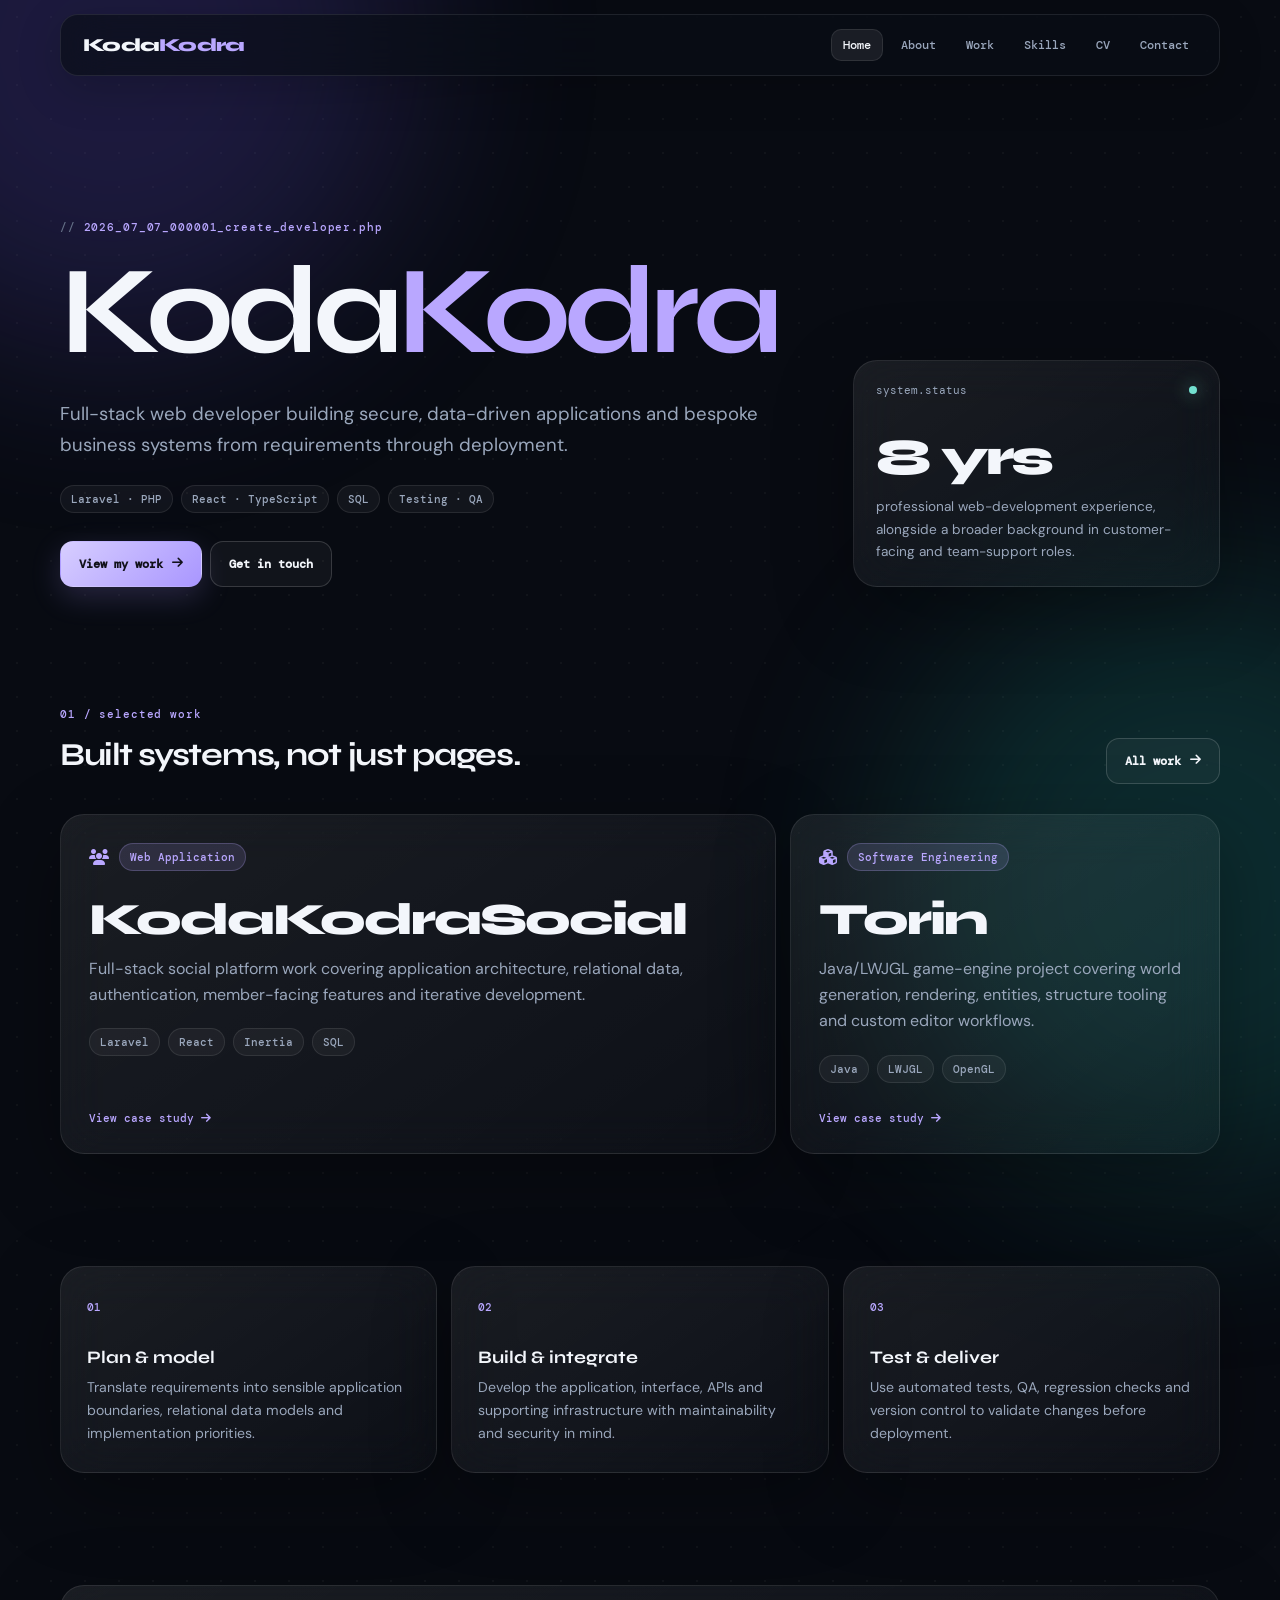
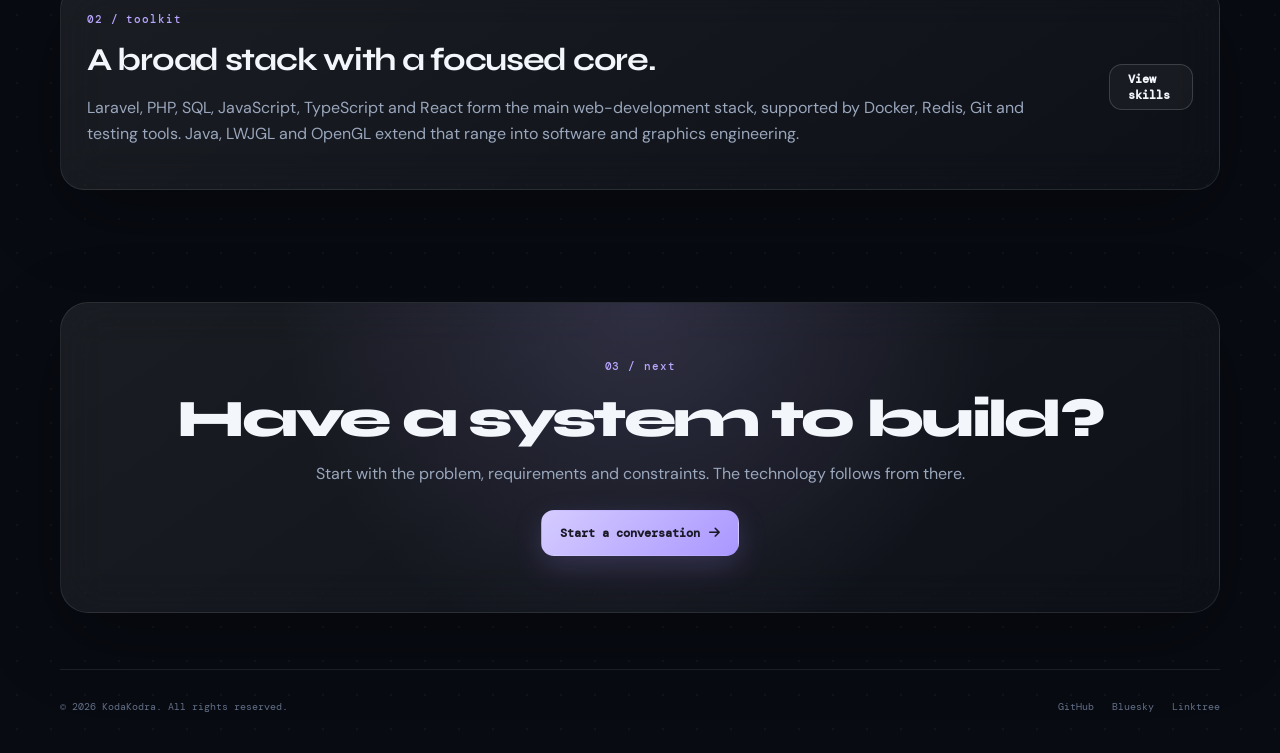
==== commit 763522e3: "Fix Linktree footer URL" ====
--- a/index.html
+++ b/index.html
@@ -5,4 +5,4 @@
 <a class="featured-card glass" href="torin.html"><div class="project-card__head"><i class="fa-solid fa-cubes"></i><span class="badge-custom">Software Engineering</span></div><h3 class="featured-card__title">Torin</h3><p>Java/LWJGL game-engine project covering world generation, rendering, entities, structure tooling and custom editor workflows.</p><div class="project-card__tags"><span class="tag">Java</span><span class="tag">LWJGL</span><span class="tag">OpenGL</span></div><span class="featured-card__link">View case study <i class="fa-solid fa-arrow-right"></i></span></a></div></div></section>
 <section class="section section--tight"><div class="shell"><div class="capability-grid"><article class="capability glass"><span class="capability__number">01</span><h3>Plan & model</h3><p>Translate requirements into sensible application boundaries, relational data models and implementation priorities.</p></article><article class="capability glass"><span class="capability__number">02</span><h3>Build & integrate</h3><p>Develop the application, interface, APIs and supporting infrastructure with maintainability and security in mind.</p></article><article class="capability glass"><span class="capability__number">03</span><h3>Test & deliver</h3><p>Use automated tests, QA, regression checks and version control to validate changes before deployment.</p></article></div></div></section>
 <section class="section section--tight"><div class="shell"><div class="compact-strip glass"><div><p class="eyebrow">02 / toolkit</p><h2 class="section-title">A broad stack with a focused core.</h2><p class="text-muted-custom">Laravel, PHP, SQL, JavaScript, TypeScript and React form the main web-development stack, supported by Docker, Redis, Git and testing tools. Java, LWJGL and OpenGL extend that range into software and graphics engineering.</p></div><a href="skills.html" class="btn btn-outline">View skills</a></div></div></section>
-<section class="section section--tight"><div class="shell"><div class="cta-card glass"><p class="eyebrow">03 / next</p><h2 class="cta-card__title">Have a system to build?</h2><p class="cta-card__text">Start with the problem, requirements and constraints. The technology follows from there.</p><a href="contact.html" class="btn btn-primary">Start a conversation <i class="fa-solid fa-arrow-right"></i></a></div></div></section></main><footer class="footer"><span class="footer__copy">© 2026 KodaKodra. All rights reserved.</span><div class="footer__links"><a href="https://github.com/kodakodra" target="_blank" rel="noopener noreferrer">GitHub</a><a href="https://bsky.app/profile/kodakodra.bsky.social" target="_blank" rel="noopener noreferrer">Bluesky</a><a href="linktr.ee/kodakodra" target="_blank" rel="noopener noreferrer">Linktree</a></div></footer><script src="main.js"></script></body></html>+<section class="section section--tight"><div class="shell"><div class="cta-card glass"><p class="eyebrow">03 / next</p><h2 class="cta-card__title">Have a system to build?</h2><p class="cta-card__text">Start with the problem, requirements and constraints. The technology follows from there.</p><a href="contact.html" class="btn btn-primary">Start a conversation <i class="fa-solid fa-arrow-right"></i></a></div></div></section></main><footer class="footer"><span class="footer__copy">© 2026 KodaKodra. All rights reserved.</span><div class="footer__links"><a href="https://github.com/kodakodra" target="_blank" rel="noopener noreferrer">GitHub</a><a href="https://bsky.app/profile/kodakodra.bsky.social" target="_blank" rel="noopener noreferrer">Bluesky</a><a href="https://linktr.ee/kodakodra" target="_blank" rel="noopener noreferrer">Linktree</a></div></footer><script src="main.js"></script></body></html>
--- a/style.css
+++ b/style.css
@@ -242,3 +242,52 @@
     html { scroll-behavior: auto; }
     *, *::before, *::after { animation-duration: .01ms !important; transition-duration: .01ms !important; }
 }
+
+
+/* Portfolio restructure */
+.hero--compact { padding-bottom: 4rem; }
+.section--tight { padding: 3.5rem 0; }
+.section--sub { padding: 2.5rem 0 0; }
+.featured-grid { display:grid; grid-template-columns:1.25fr .75fr; gap:14px; }
+.featured-card { display:flex; flex-direction:column; min-height:300px; padding:28px; border-radius:var(--radius); transition:transform .25s ease,border-color .25s ease,background .25s ease; }
+.featured-card:hover,.project-card--link:hover { transform:translateY(-4px); border-color:var(--line-strong); background:var(--surface-hover); }
+.featured-card--large { min-height:340px; }
+.featured-card__title { margin:22px 0 10px; font:800 clamp(1.7rem,4vw,2.8rem) var(--display); letter-spacing:-.045em; }
+.featured-card p { margin:0 0 20px; color:var(--muted); max-width:700px; }
+.featured-card__link { margin-top:auto; color:var(--accent); font:500 .7rem var(--mono); }
+.capability-grid { display:grid; grid-template-columns:repeat(3,1fr); gap:14px; }
+.capability { padding:26px; border-radius:var(--radius); }
+.capability__number { color:var(--accent); font:500 .7rem var(--mono); }
+.capability h3 { margin:28px 0 8px; font:700 1.1rem var(--display); }
+.capability p { margin:0; color:var(--muted); font-size:.88rem; }
+.compact-strip { display:flex; align-items:center; justify-content:space-between; gap:30px; padding:26px; border-radius:var(--radius); }
+.compact-strip .section-title { margin-bottom:8px; }
+.type-list { display:flex; flex-wrap:wrap; gap:9px; }
+.type-list span { padding:9px 12px; border:1px solid var(--line); border-radius:999px; background:rgba(255,255,255,.035); color:var(--muted); font:500 .68rem var(--mono); }
+.project-card--link { min-height:270px; }
+.project-card--link .featured-card__link { margin-top:auto; }
+.contact-cta { margin-top:14px; }
+.case-hero { padding:5.5rem 0 3rem; max-width:900px; }
+.back-link { display:inline-flex; gap:8px; align-items:center; margin-bottom:32px; color:var(--muted); font:500 .7rem var(--mono); }
+.back-link:hover { color:var(--text); }
+.case-hero .lead { margin:18px 0 22px; font-size:1.05rem; }
+.case-grid { display:grid; grid-template-columns:minmax(0,1.45fr) minmax(280px,.55fr); gap:34px; padding-bottom:5rem; }
+.case-section { padding:2.2rem 0; border-top:1px solid var(--line); }
+.case-section h2 { margin:0 0 12px; font:700 clamp(1.5rem,3vw,2rem) var(--display); letter-spacing:-.04em; }
+.case-section>p:last-child { margin:0; color:var(--muted); max-width:760px; }
+.case-points { display:grid; grid-template-columns:repeat(2,1fr); gap:12px; }
+.case-points article { padding:20px; border-radius:18px; }
+.case-points h3 { margin:0 0 7px; font:700 1rem var(--display); }
+.case-points p { margin:0; color:var(--muted); font-size:.84rem; }
+.case-grid aside { padding-top:2.2rem; }
+.case-github { margin-top:14px; width:100%; }
+.cv-header { display:flex; justify-content:space-between; align-items:end; gap:30px; }
+.cv-layout { display:grid; grid-template-columns:minmax(0,1.5fr) minmax(280px,.7fr); gap:34px; }
+.cv-section { padding:0 0 2.5rem; margin-bottom:2.5rem; border-bottom:1px solid var(--line); }
+.cv-section>p:last-child { margin:0; color:var(--muted); }
+.cv-entry { display:grid; grid-template-columns:minmax(180px,.6fr) minmax(0,1.4fr); gap:28px; padding:20px 0; border-top:1px solid var(--line); }
+.cv-entry h2 { margin:0 0 6px; font:700 1.05rem var(--display); }
+.cv-entry>p { margin:0; color:var(--muted); font-size:.88rem; }
+.cv-layout aside .qualifications-card { margin-top:14px; }
+@media (max-width:900px){.featured-grid,.case-grid,.cv-layout{grid-template-columns:1fr}.capability-grid{grid-template-columns:1fr}.case-grid aside{padding-top:0}.cv-header{display:block}.cv-header .btn{margin-top:20px}.cv-entry{grid-template-columns:1fr;gap:8px}}
+@media (max-width:700px){.section--tight{padding:2.5rem 0}.compact-strip{display:block}.compact-strip .btn{margin-top:18px}.case-hero{padding-top:4rem}.case-points{grid-template-columns:1fr}.featured-card,.featured-card--large{min-height:280px}}
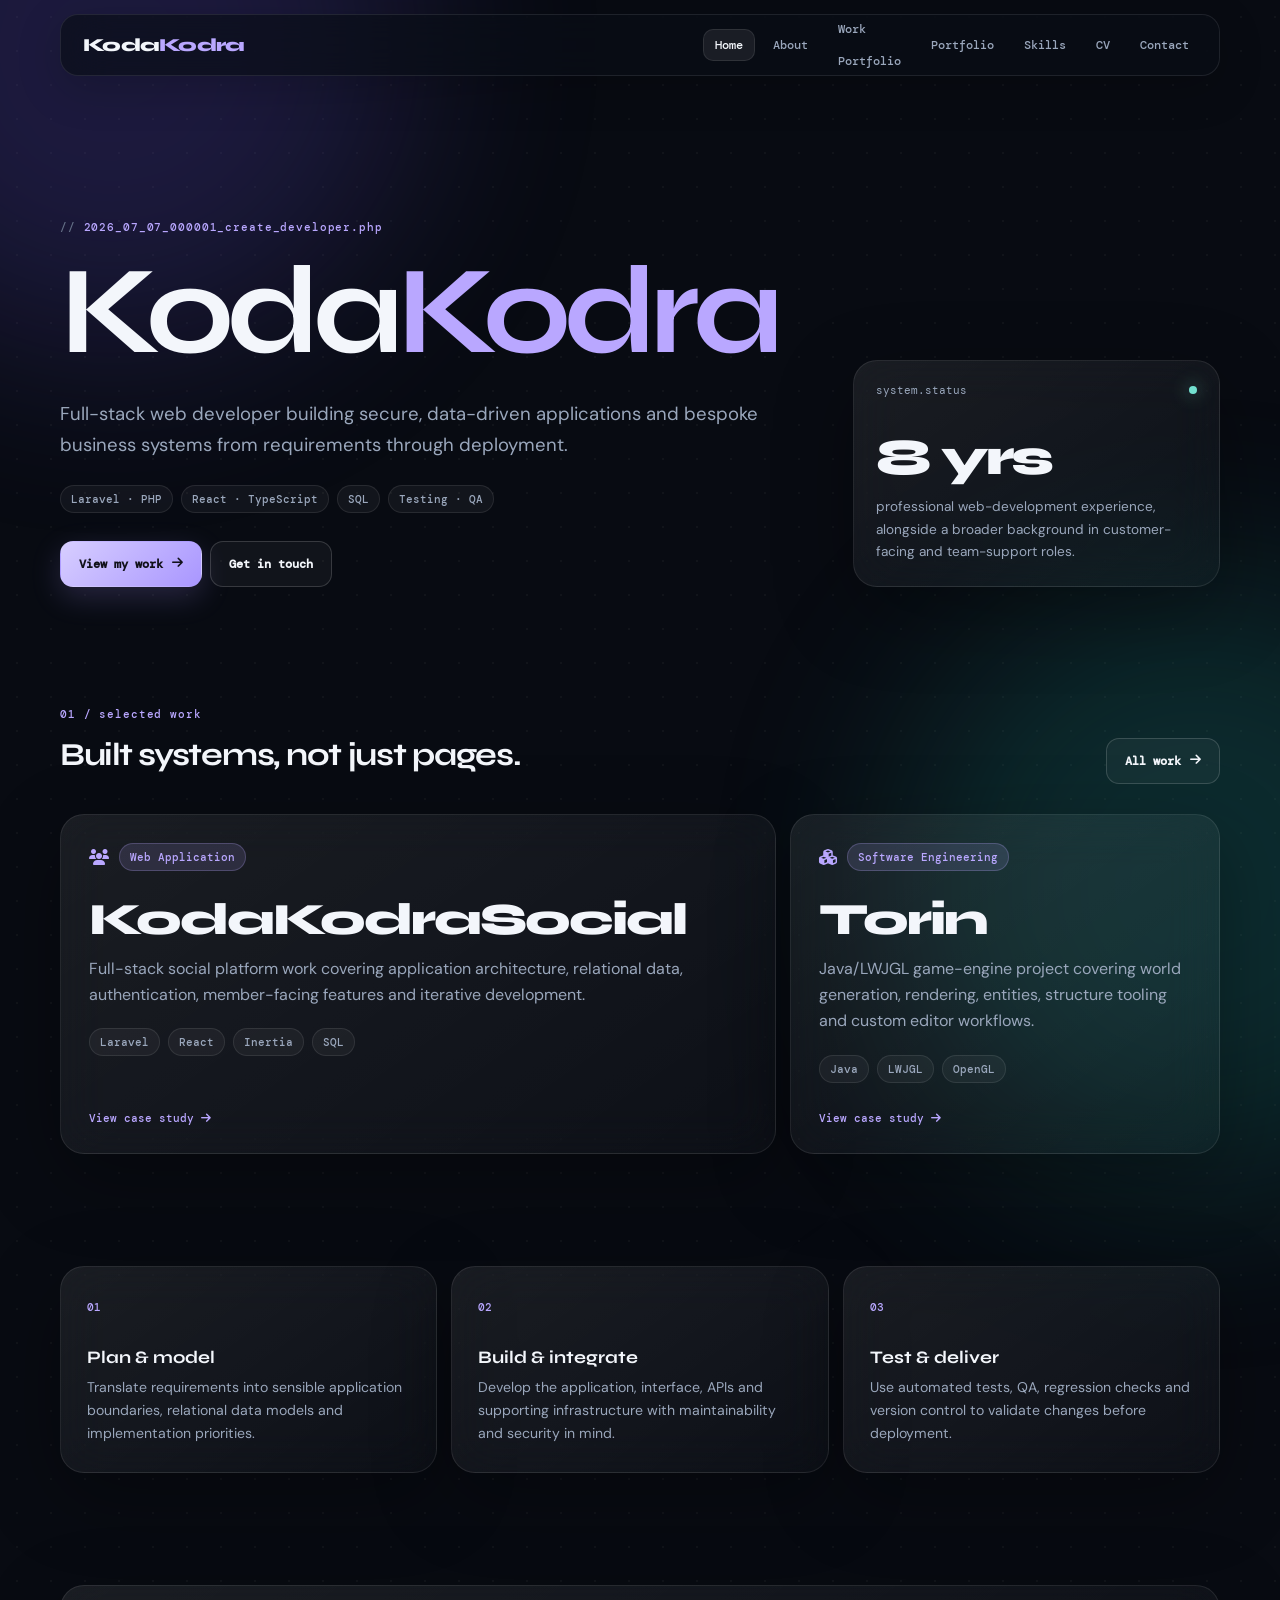
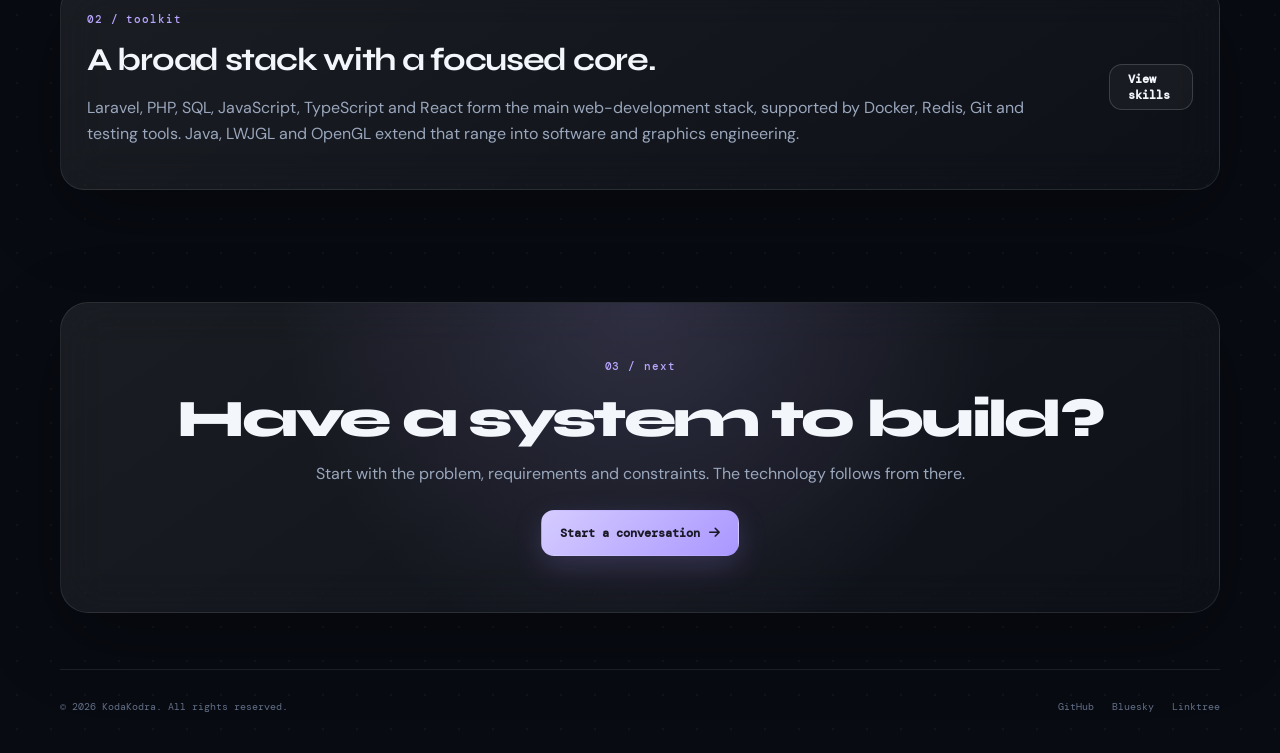
==== commit caf76c6e: "Add visual portfolio section" ====
--- a/index.html
+++ b/index.html
@@ -1,8 +1,133 @@
-<!DOCTYPE html><html lang="en"><head><meta charset="UTF-8"><meta name="viewport" content="width=device-width, initial-scale=1.0"><meta name="description" content="KodaKodra — full-stack web developer building secure, data-driven applications and bespoke business systems."><meta property="og:title" content="KodaKodra — Full-Stack Web Developer"><meta property="og:description" content="Full-stack web development from requirements and architecture through testing and deployment."><meta property="og:type" content="website"><title>KodaKodra — Full-Stack Web Developer</title><link rel="stylesheet" href="https://cdnjs.cloudflare.com/ajax/libs/font-awesome/6.5.2/css/all.min.css"><link rel="stylesheet" href="style.css"></head><body><nav class="nav" role="navigation" aria-label="Main navigation"><a href="index.html" class="nav__logo">Koda<span>Kodra</span></a><ul class="nav__links" role="list"><li><a href="index.html" class="active" aria-current="page">Home</a></li><li><a href="about.html">About</a></li><li><a href="projects.html">Work</a></li><li><a href="skills.html">Skills</a></li><li><a href="cv.html">CV</a></li><li><a href="contact.html">Contact</a></li></ul><button class="nav__burger" aria-label="Open mobile menu" aria-expanded="false"><span></span><span></span><span></span></button></nav><div class="nav__mobile"><a href="index.html" class="active">Home</a><a href="about.html">About</a><a href="projects.html">Work</a><a href="skills.html">Skills</a><a href="cv.html">CV</a><a href="contact.html">Contact</a></div>
-<main class="page"><section class="hero hero--compact"><div class="shell hero__grid"><div class="hero__content"><p class="migration-label anim-fade-up"><span class="migration-label__file">2026_07_07_000001_create_developer.php</span></p><h1 class="hero__title anim-fade-up delay-1">Koda<span class="text-accent">Kodra</span></h1><p class="hero__subtitle anim-fade-up delay-2">Full-stack web developer building secure, data-driven applications and bespoke business systems from requirements through deployment.</p><div class="hero__tags anim-fade-up delay-3"><span class="tag">Laravel · PHP</span><span class="tag">React · TypeScript</span><span class="tag">SQL</span><span class="tag">Testing · QA</span></div><div class="hero__ctas anim-fade-up delay-4"><a href="projects.html" class="btn btn-primary">View my work <i class="fa-solid fa-arrow-right"></i></a><a href="contact.html" class="btn btn-outline">Get in touch</a></div></div><aside class="hero__signal glass anim-fade-up delay-2"><div class="signal__top"><span>system.status</span><span class="signal__dot" aria-label="Available"></span></div><div class="signal__metric">8 yrs</div><p class="signal__copy">professional web-development experience, alongside a broader background in customer-facing and team-support roles.</p></aside></div></section>
-<section class="section section--tight"><div class="shell"><div class="section-head"><div><p class="eyebrow">01 / selected work</p><h2 class="section-title">Built systems, not just pages.</h2></div><a href="projects.html" class="btn btn-outline">All work <i class="fa-solid fa-arrow-right"></i></a></div><div class="featured-grid">
-<a class="featured-card featured-card--large glass" href="kodakodrasocial.html"><div class="project-card__head"><i class="fa-solid fa-users"></i><span class="badge-custom">Web Application</span></div><h3 class="featured-card__title">KodaKodraSocial</h3><p>Full-stack social platform work covering application architecture, relational data, authentication, member-facing features and iterative development.</p><div class="project-card__tags"><span class="tag">Laravel</span><span class="tag">React</span><span class="tag">Inertia</span><span class="tag">SQL</span></div><span class="featured-card__link">View case study <i class="fa-solid fa-arrow-right"></i></span></a>
-<a class="featured-card glass" href="torin.html"><div class="project-card__head"><i class="fa-solid fa-cubes"></i><span class="badge-custom">Software Engineering</span></div><h3 class="featured-card__title">Torin</h3><p>Java/LWJGL game-engine project covering world generation, rendering, entities, structure tooling and custom editor workflows.</p><div class="project-card__tags"><span class="tag">Java</span><span class="tag">LWJGL</span><span class="tag">OpenGL</span></div><span class="featured-card__link">View case study <i class="fa-solid fa-arrow-right"></i></span></a></div></div></section>
-<section class="section section--tight"><div class="shell"><div class="capability-grid"><article class="capability glass"><span class="capability__number">01</span><h3>Plan & model</h3><p>Translate requirements into sensible application boundaries, relational data models and implementation priorities.</p></article><article class="capability glass"><span class="capability__number">02</span><h3>Build & integrate</h3><p>Develop the application, interface, APIs and supporting infrastructure with maintainability and security in mind.</p></article><article class="capability glass"><span class="capability__number">03</span><h3>Test & deliver</h3><p>Use automated tests, QA, regression checks and version control to validate changes before deployment.</p></article></div></div></section>
-<section class="section section--tight"><div class="shell"><div class="compact-strip glass"><div><p class="eyebrow">02 / toolkit</p><h2 class="section-title">A broad stack with a focused core.</h2><p class="text-muted-custom">Laravel, PHP, SQL, JavaScript, TypeScript and React form the main web-development stack, supported by Docker, Redis, Git and testing tools. Java, LWJGL and OpenGL extend that range into software and graphics engineering.</p></div><a href="skills.html" class="btn btn-outline">View skills</a></div></div></section>
-<section class="section section--tight"><div class="shell"><div class="cta-card glass"><p class="eyebrow">03 / next</p><h2 class="cta-card__title">Have a system to build?</h2><p class="cta-card__text">Start with the problem, requirements and constraints. The technology follows from there.</p><a href="contact.html" class="btn btn-primary">Start a conversation <i class="fa-solid fa-arrow-right"></i></a></div></div></section></main><footer class="footer"><span class="footer__copy">© 2026 KodaKodra. All rights reserved.</span><div class="footer__links"><a href="https://github.com/kodakodra" target="_blank" rel="noopener noreferrer">GitHub</a><a href="https://bsky.app/profile/kodakodra.bsky.social" target="_blank" rel="noopener noreferrer">Bluesky</a><a href="https://linktr.ee/kodakodra" target="_blank" rel="noopener noreferrer">Linktree</a></div></footer><script src="main.js"></script></body></html>+<!DOCTYPE html>
+<html lang="en">
+<head>
+    <meta charset="UTF-8">
+    <meta content="width=device-width, initial-scale=1.0" name="viewport">
+    <meta content="KodaKodra — full-stack web developer building secure, data-driven applications and bespoke business systems."
+          name="description">
+    <meta content="KodaKodra — Full-Stack Web Developer" property="og:title">
+    <meta content="Full-stack web development from requirements and architecture through testing and deployment."
+          property="og:description">
+    <meta content="website" property="og:type">
+    <title>KodaKodra — Full-Stack Web Developer</title>
+    <link href="https://cdnjs.cloudflare.com/ajax/libs/font-awesome/6.5.2/css/all.min.css" rel="stylesheet">
+    <link href="style.css" rel="stylesheet">
+</head>
+<body>
+<nav aria-label="Main navigation" class="nav" role="navigation"><a class="nav__logo"
+                                                                   href="index.html">Koda<span>Kodra</span></a>
+    <ul class="nav__links" role="list">
+        <li><a aria-current="page" class="active" href="index.html">Home</a></li>
+        <li><a href="about.html">About</a></li>
+        <li><a href="projects.html">Work</a><a href="portfolio/index.html">Portfolio</a></li>
+        <li><a href="portfolio/index.html">Portfolio</a></li>
+        <li><a href="skills.html">Skills</a></li>
+        <li><a href="cv.html">CV</a></li>
+        <li><a href="contact.html">Contact</a></li>
+    </ul>
+    <button aria-expanded="false" aria-label="Open mobile menu" class="nav__burger">
+        <span></span><span></span><span></span></button>
+</nav>
+<div class="nav__mobile"><a class="active" href="index.html">Home</a><a href="about.html">About</a><a
+        href="projects.html">Work</a><a href="skills.html">Skills</a><a href="cv.html">CV</a><a href="contact.html">Contact</a>
+</div>
+<main class="page">
+    <section class="hero hero--compact">
+        <div class="shell hero__grid">
+            <div class="hero__content"><p class="migration-label anim-fade-up"><span class="migration-label__file">2026_07_07_000001_create_developer.php</span>
+            </p>
+                <h1 class="hero__title anim-fade-up delay-1">Koda<span class="text-accent">Kodra</span></h1>
+                <p class="hero__subtitle anim-fade-up delay-2">Full-stack web developer building secure, data-driven
+                    applications and bespoke business systems from requirements through deployment.</p>
+                <div class="hero__tags anim-fade-up delay-3"><span class="tag">Laravel · PHP</span><span class="tag">React · TypeScript</span><span
+                        class="tag">SQL</span><span class="tag">Testing · QA</span></div>
+                <div class="hero__ctas anim-fade-up delay-4"><a class="btn btn-primary" href="projects.html">View my
+                    work <i class="fa-solid fa-arrow-right"></i></a><a class="btn btn-outline" href="contact.html">Get
+                    in touch</a></div>
+            </div>
+            <aside class="hero__signal glass anim-fade-up delay-2">
+                <div class="signal__top"><span>system.status</span><span aria-label="Available"
+                                                                         class="signal__dot"></span></div>
+                <div class="signal__metric">8 yrs</div>
+                <p class="signal__copy">professional web-development experience, alongside a broader background in
+                    customer-facing and team-support roles.</p></aside>
+        </div>
+    </section>
+    <section class="section section--tight">
+        <div class="shell">
+            <div class="section-head">
+                <div><p class="eyebrow">01 / selected work</p>
+                    <h2 class="section-title">Built systems, not just pages.</h2></div>
+                <a class="btn btn-outline" href="projects.html">All work <i class="fa-solid fa-arrow-right"></i></a>
+            </div>
+            <div class="featured-grid">
+                <a class="featured-card featured-card--large glass" href="kodakodrasocial.html">
+                    <div class="project-card__head"><i class="fa-solid fa-users"></i><span class="badge-custom">Web Application</span>
+                    </div>
+                    <h3 class="featured-card__title">KodaKodraSocial</h3>
+                    <p>Full-stack social platform work covering application architecture, relational data,
+                        authentication, member-facing features and iterative development.</p>
+                    <div class="project-card__tags"><span class="tag">Laravel</span><span class="tag">React</span><span
+                            class="tag">Inertia</span><span class="tag">SQL</span></div>
+                    <span class="featured-card__link">View case study <i class="fa-solid fa-arrow-right"></i></span></a>
+                <a class="featured-card glass" href="torin.html">
+                    <div class="project-card__head"><i class="fa-solid fa-cubes"></i><span class="badge-custom">Software Engineering</span>
+                    </div>
+                    <h3 class="featured-card__title">Torin</h3>
+                    <p>Java/LWJGL game-engine project covering world generation, rendering, entities, structure tooling
+                        and custom editor workflows.</p>
+                    <div class="project-card__tags"><span class="tag">Java</span><span class="tag">LWJGL</span><span
+                            class="tag">OpenGL</span></div>
+                    <span class="featured-card__link">View case study <i class="fa-solid fa-arrow-right"></i></span></a>
+            </div>
+        </div>
+    </section>
+    <section class="section section--tight">
+        <div class="shell">
+            <div class="capability-grid">
+                <article class="capability glass"><span class="capability__number">01</span>
+                    <h3>Plan & model</h3>
+                    <p>Translate requirements into sensible application boundaries, relational data models and
+                        implementation priorities.</p></article>
+                <article class="capability glass"><span class="capability__number">02</span>
+                    <h3>Build & integrate</h3>
+                    <p>Develop the application, interface, APIs and supporting infrastructure with maintainability and
+                        security in mind.</p></article>
+                <article class="capability glass"><span class="capability__number">03</span>
+                    <h3>Test & deliver</h3>
+                    <p>Use automated tests, QA, regression checks and version control to validate changes before
+                        deployment.</p></article>
+            </div>
+        </div>
+    </section>
+    <section class="section section--tight">
+        <div class="shell">
+            <div class="compact-strip glass">
+                <div><p class="eyebrow">02 / toolkit</p>
+                    <h2 class="section-title">A broad stack with a focused core.</h2>
+                    <p class="text-muted-custom">Laravel, PHP, SQL, JavaScript, TypeScript and React form the main
+                        web-development stack, supported by Docker, Redis, Git and testing tools. Java, LWJGL and OpenGL
+                        extend that range into software and graphics engineering.</p></div>
+                <a class="btn btn-outline" href="skills.html">View skills</a></div>
+        </div>
+    </section>
+    <section class="section section--tight">
+        <div class="shell">
+            <div class="cta-card glass"><p class="eyebrow">03 / next</p>
+                <h2 class="cta-card__title">Have a system to build?</h2>
+                <p class="cta-card__text">Start with the problem, requirements and constraints. The technology follows
+                    from there.</p><a class="btn btn-primary" href="contact.html">Start a conversation <i
+                        class="fa-solid fa-arrow-right"></i></a></div>
+        </div>
+    </section>
+</main>
+<footer class="footer"><span class="footer__copy">© 2026 KodaKodra. All rights reserved.</span>
+    <div class="footer__links"><a href="https://github.com/kodakodra" rel="noopener noreferrer"
+                                  target="_blank">GitHub</a><a
+            href="https://bsky.app/profile/kodakodra.bsky.social" rel="noopener noreferrer"
+            target="_blank">Bluesky</a><a href="https://linktr.ee/kodakodra" rel="noopener noreferrer"
+                                          target="_blank">Linktree</a></div>
+</footer>
+<script src="main.js"></script>
+</body>
+</html>
--- a/style.css
+++ b/style.css
@@ -12,9 +12,9 @@
     --accent: #b9a7ff;
     --accent-2: #73e0d0;
     --accent-soft: rgba(185, 167, 255, .14);
-    --line: rgba(255,255,255,.09);
-    --line-strong: rgba(255,255,255,.16);
-    --shadow: 0 24px 80px rgba(0,0,0,.32);
+    --line: rgba(255, 255, 255, .09);
+    --line-strong: rgba(255, 255, 255, .16);
+    --shadow: 0 24px 80px rgba(0, 0, 0, .32);
     --blur: 24px;
     --radius: 24px;
     --radius-sm: 14px;
@@ -24,8 +24,14 @@
     --mono: 'DM Mono', monospace;
 }
 
-* { box-sizing: border-box; }
-html { scroll-behavior: smooth; }
+* {
+    box-sizing: border-box;
+}
+
+html {
+    scroll-behavior: smooth;
+}
+
 body {
     margin: 0;
     min-width: 320px;
@@ -35,6 +41,7 @@
     line-height: 1.65;
     overflow-x: hidden;
 }
+
 body::before,
 body::after {
     content: '';
@@ -47,16 +54,47 @@
     opacity: .22;
     pointer-events: none;
 }
-body::before { top: -16rem; left: -12rem; background: #6651d8; }
-body::after { right: -14rem; bottom: -18rem; background: #1e9f92; }
-body { background-image: radial-gradient(rgba(255,255,255,.035) 1px, transparent 1px); background-size: 34px 34px; }
-
-a { color: inherit; text-decoration: none; }
-button, a { -webkit-tap-highlight-color: transparent; }
-a:focus-visible, button:focus-visible { outline: 2px solid var(--accent); outline-offset: 4px; }
-
-.shell { width: min(1160px, calc(100% - 40px)); margin: 0 auto; }
-.page { padding-top: var(--nav-h); min-height: 100vh; }
+
+body::before {
+    top: -16rem;
+    left: -12rem;
+    background: #6651d8;
+}
+
+body::after {
+    right: -14rem;
+    bottom: -18rem;
+    background: #1e9f92;
+}
+
+body {
+    background-image: radial-gradient(rgba(255, 255, 255, .035) 1px, transparent 1px);
+    background-size: 34px 34px;
+}
+
+a {
+    color: inherit;
+    text-decoration: none;
+}
+
+button, a {
+    -webkit-tap-highlight-color: transparent;
+}
+
+a:focus-visible, button:focus-visible {
+    outline: 2px solid var(--accent);
+    outline-offset: 4px;
+}
+
+.shell {
+    width: min(1160px, calc(100% - 40px));
+    margin: 0 auto;
+}
+
+.page {
+    padding-top: var(--nav-h);
+    min-height: 100vh;
+}
 
 /* Glass navigation */
 .nav {
@@ -75,37 +113,122 @@
     background: rgba(10, 14, 23, .68);
     backdrop-filter: blur(var(--blur));
     -webkit-backdrop-filter: blur(var(--blur));
-    box-shadow: 0 12px 45px rgba(0,0,0,.2);
-}
-.nav__logo { font: 800 1.15rem var(--display); letter-spacing: -.04em; }
-.nav__logo span { color: var(--accent); }
-.nav__links { display: flex; align-items: center; gap: 6px; margin: 0; padding: 0; list-style: none; }
-.nav__links a, .nav__mobile a { display: block; padding: 8px 12px; border-radius: 10px; color: var(--muted); font: 500 .76rem var(--mono); transition: .2s ease; }
-.nav__links a:hover, .nav__links a.active, .nav__mobile a:hover, .nav__mobile a.active { color: var(--text); background: rgba(255,255,255,.07); }
-.nav__links a.active { box-shadow: inset 0 0 0 1px var(--line); }
-.nav__burger { display: none; border: 0; background: transparent; padding: 8px; }
-.nav__burger span { display: block; width: 22px; height: 2px; margin: 4px; background: var(--text); border-radius: 2px; transition: .2s; }
-.nav__mobile { display: none; }
+    box-shadow: 0 12px 45px rgba(0, 0, 0, .2);
+}
+
+.nav__logo {
+    font: 800 1.15rem var(--display);
+    letter-spacing: -.04em;
+}
+
+.nav__logo span {
+    color: var(--accent);
+}
+
+.nav__links {
+    display: flex;
+    align-items: center;
+    gap: 6px;
+    margin: 0;
+    padding: 0;
+    list-style: none;
+}
+
+.nav__links a, .nav__mobile a {
+    display: block;
+    padding: 8px 12px;
+    border-radius: 10px;
+    color: var(--muted);
+    font: 500 .76rem var(--mono);
+    transition: .2s ease;
+}
+
+.nav__links a:hover, .nav__links a.active, .nav__mobile a:hover, .nav__mobile a.active {
+    color: var(--text);
+    background: rgba(255, 255, 255, .07);
+}
+
+.nav__links a.active {
+    box-shadow: inset 0 0 0 1px var(--line);
+}
+
+.nav__burger {
+    display: none;
+    border: 0;
+    background: transparent;
+    padding: 8px;
+}
+
+.nav__burger span {
+    display: block;
+    width: 22px;
+    height: 2px;
+    margin: 4px;
+    background: var(--text);
+    border-radius: 2px;
+    transition: .2s;
+}
+
+.nav__mobile {
+    display: none;
+}
 
 /* Shared type */
-.eyebrow, .migration-label { margin: 0 0 14px; color: var(--accent); font: 500 .68rem var(--mono); letter-spacing: .08em; }
-.migration-label::before { content: '// '; color: var(--dim); }
-.section-heading, .hero__title { margin: 0; font-family: var(--display); letter-spacing: -.055em; line-height: 1.02; }
-.section-heading { font-size: clamp(2.3rem, 6vw, 4.3rem); }
-.section-title { margin: 0 0 10px; font: 700 clamp(1.5rem, 3vw, 2rem) var(--display); letter-spacing: -.04em; }
-.section-subtitle, .lead { color: var(--muted); max-width: 720px; }
-.text-muted-custom { color: var(--muted); }
-.text-white { color: var(--text) !important; }
-.small { font-size: .82rem; }
+.eyebrow, .migration-label {
+    margin: 0 0 14px;
+    color: var(--accent);
+    font: 500 .68rem var(--mono);
+    letter-spacing: .08em;
+}
+
+.migration-label::before {
+    content: '// ';
+    color: var(--dim);
+}
+
+.section-heading, .hero__title {
+    margin: 0;
+    font-family: var(--display);
+    letter-spacing: -.055em;
+    line-height: 1.02;
+}
+
+.section-heading {
+    font-size: clamp(2.3rem, 6vw, 4.3rem);
+}
+
+.section-title {
+    margin: 0 0 10px;
+    font: 700 clamp(1.5rem, 3vw, 2rem) var(--display);
+    letter-spacing: -.04em;
+}
+
+.section-subtitle, .lead {
+    color: var(--muted);
+    max-width: 720px;
+}
+
+.text-muted-custom {
+    color: var(--muted);
+}
+
+.text-white {
+    color: var(--text) !important;
+}
+
+.small {
+    font-size: .82rem;
+}
 
 /* Glass primitives */
 .glass {
     border: 1px solid var(--line);
-    background: linear-gradient(145deg, rgba(255,255,255,.075), rgba(255,255,255,.025));
+    background: linear-gradient(145deg, rgba(255, 255, 255, .075), rgba(255, 255, 255, .025));
     backdrop-filter: blur(var(--blur));
     -webkit-backdrop-filter: blur(var(--blur));
     box-shadow: var(--shadow);
 }
+
 .tag, .badge-custom, .tech-tag {
     display: inline-flex;
     align-items: center;
@@ -113,181 +236,939 @@
     padding: 4px 10px;
     border: 1px solid var(--line);
     border-radius: 999px;
-    background: rgba(255,255,255,.045);
+    background: rgba(255, 255, 255, .045);
     color: var(--muted);
     font: 500 .68rem var(--mono);
 }
-.badge-custom { color: var(--accent); border-color: rgba(185,167,255,.24); background: var(--accent-soft); }
-.btn { display: inline-flex; align-items: center; justify-content: center; gap: 9px; min-height: 46px; padding: 0 18px; border: 1px solid var(--line-strong); border-radius: 13px; font: 600 .78rem var(--mono); transition: transform .2s, background .2s, border-color .2s, box-shadow .2s; }
-.btn:hover { transform: translateY(-2px); border-color: rgba(255,255,255,.25); }
-.btn-primary { color: #11111a; background: linear-gradient(135deg, #d7ceff, #a996ff); border-color: transparent; box-shadow: 0 10px 30px rgba(164,145,255,.2); }
-.btn-primary:hover { box-shadow: 0 14px 36px rgba(164,145,255,.28); }
-.btn-outline { color: var(--text); background: rgba(255,255,255,.04); }
+
+.badge-custom {
+    color: var(--accent);
+    border-color: rgba(185, 167, 255, .24);
+    background: var(--accent-soft);
+}
+
+.btn {
+    display: inline-flex;
+    align-items: center;
+    justify-content: center;
+    gap: 9px;
+    min-height: 46px;
+    padding: 0 18px;
+    border: 1px solid var(--line-strong);
+    border-radius: 13px;
+    font: 600 .78rem var(--mono);
+    transition: transform .2s, background .2s, border-color .2s, box-shadow .2s;
+}
+
+.btn:hover {
+    transform: translateY(-2px);
+    border-color: rgba(255, 255, 255, .25);
+}
+
+.btn-primary {
+    color: #11111a;
+    background: linear-gradient(135deg, #d7ceff, #a996ff);
+    border-color: transparent;
+    box-shadow: 0 10px 30px rgba(164, 145, 255, .2);
+}
+
+.btn-primary:hover {
+    box-shadow: 0 14px 36px rgba(164, 145, 255, .28);
+}
+
+.btn-outline {
+    color: var(--text);
+    background: rgba(255, 255, 255, .04);
+}
 
 /* Home */
-.hero { padding: 9rem 0 6rem; position: relative; }
-.hero__grid { display: grid; grid-template-columns: minmax(0,1.35fr) minmax(300px,.65fr); gap: 30px; align-items: end; }
-.hero__content { max-width: 780px; }
-.hero__title { font-size: clamp(4rem, 10vw, 7.8rem); }
-.hero__title .text-accent { color: var(--accent); }
-.hero__subtitle { margin: 24px 0; max-width: 700px; color: var(--muted); font-size: clamp(1rem, 2vw, 1.16rem); }
-.hero__badge { display: inline-flex; padding: 8px 12px; border: 1px solid var(--line); border-radius: 999px; background: rgba(255,255,255,.045); }
-.hero__badge .migration-label__file { color: var(--muted); font: 500 .66rem var(--mono); }
-.hero__tags, .hero__ctas, .project-card__tags, .skill-card__tags, .tech-tags { display: flex; flex-wrap: wrap; gap: 8px; }
-.hero__ctas { margin-top: 28px; }
-.hero__signal { padding: 22px; border-radius: var(--radius); }
-.signal__top { display: flex; justify-content: space-between; align-items: center; color: var(--muted); font: .68rem var(--mono); }
-.signal__dot { width: 8px; height: 8px; border-radius: 50%; background: var(--accent-2); box-shadow: 0 0 18px rgba(115,224,208,.7); }
-.signal__metric { margin: 30px 0 8px; font: 800 3.2rem var(--display); letter-spacing: -.06em; }
-.signal__copy { margin: 0; color: var(--muted); font-size: .85rem; }
-
-.stats { padding: 0 0 3rem; }
-.stats__grid { display: grid; grid-template-columns: repeat(4,1fr); gap: 12px; }
-.stat-card { min-height: 140px; padding: 20px; border-radius: 18px; display: flex; flex-direction: column; justify-content: space-between; }
-.stat-card__number { font: 800 2.5rem var(--display); letter-spacing: -.06em; }
-.stat-card__label { color: var(--muted); font: .68rem var(--mono); }
-.stat-card__value { color: var(--accent); font: 700 1.1rem var(--display); }
-
-.section { padding: 6rem 0; }
-.section-head { display: flex; justify-content: space-between; gap: 30px; align-items: end; margin-bottom: 30px; }
-.card-grid { display: grid; grid-template-columns: repeat(3,1fr); gap: 14px; }
-.approach-card, .skill-card, .project-card, .belief-card, .info-card, .download-card, .qualifications-card, .contact-link-card, .availability-banner, .tech-group { border-radius: var(--radius); padding: 24px; transition: transform .25s ease, border-color .25s ease, background .25s ease; }
-.approach-card:hover, .skill-card:hover, .project-card:hover, .tech-group:hover { transform: translateY(-4px); border-color: var(--line-strong); background: var(--surface-hover); }
-.approach-card__icon, .skill-card__icon, .download-card__icon { width: 42px; height: 42px; display: grid; place-items: center; border: 1px solid var(--line); border-radius: 12px; color: var(--accent); background: var(--accent-soft); }
-.approach-card__title, .skill-card__title, .project-card__title, .timeline-title, .info-card__title, .download-card__title, .qualifications-card__title { margin: 18px 0 8px; font: 700 1.05rem var(--display); letter-spacing: -.025em; }
-.approach-card__text, .skill-card__desc, .project-card__desc, .belief-card__text { margin: 0; color: var(--muted); font-size: .88rem; }
-
-.tech-grid { display: grid; grid-template-columns: repeat(2,1fr); gap: 14px; }
-.tech-group__title { margin: 0 0 7px; font: 700 1.1rem var(--display); }
-.tech-group__desc { margin: 0 0 16px; color: var(--muted); font-size: .86rem; }
-
-.cta-card { padding: clamp(28px, 6vw, 56px); border-radius: 28px; text-align: center; position: relative; overflow: hidden; }
-.cta-card::before { content: ''; position: absolute; inset: 0; background: radial-gradient(circle at 50% 0, rgba(185,167,255,.16), transparent 55%); pointer-events: none; }
-.cta-card__title { position: relative; margin: 0 0 10px; font: 800 clamp(1.9rem, 5vw, 3.3rem) var(--display); letter-spacing: -.05em; }
-.cta-card__text { position: relative; color: var(--muted); margin: 0 0 22px; }
+.hero {
+    padding: 9rem 0 6rem;
+    position: relative;
+}
+
+.hero__grid {
+    display: grid;
+    grid-template-columns: minmax(0, 1.35fr) minmax(300px, .65fr);
+    gap: 30px;
+    align-items: end;
+}
+
+.hero__content {
+    max-width: 780px;
+}
+
+.hero__title {
+    font-size: clamp(4rem, 10vw, 7.8rem);
+}
+
+.hero__title .text-accent {
+    color: var(--accent);
+}
+
+.hero__subtitle {
+    margin: 24px 0;
+    max-width: 700px;
+    color: var(--muted);
+    font-size: clamp(1rem, 2vw, 1.16rem);
+}
+
+.hero__badge {
+    display: inline-flex;
+    padding: 8px 12px;
+    border: 1px solid var(--line);
+    border-radius: 999px;
+    background: rgba(255, 255, 255, .045);
+}
+
+.hero__badge .migration-label__file {
+    color: var(--muted);
+    font: 500 .66rem var(--mono);
+}
+
+.hero__tags, .hero__ctas, .project-card__tags, .skill-card__tags, .tech-tags {
+    display: flex;
+    flex-wrap: wrap;
+    gap: 8px;
+}
+
+.hero__ctas {
+    margin-top: 28px;
+}
+
+.hero__signal {
+    padding: 22px;
+    border-radius: var(--radius);
+}
+
+.signal__top {
+    display: flex;
+    justify-content: space-between;
+    align-items: center;
+    color: var(--muted);
+    font: .68rem var(--mono);
+}
+
+.signal__dot {
+    width: 8px;
+    height: 8px;
+    border-radius: 50%;
+    background: var(--accent-2);
+    box-shadow: 0 0 18px rgba(115, 224, 208, .7);
+}
+
+.signal__metric {
+    margin: 30px 0 8px;
+    font: 800 3.2rem var(--display);
+    letter-spacing: -.06em;
+}
+
+.signal__copy {
+    margin: 0;
+    color: var(--muted);
+    font-size: .85rem;
+}
+
+.stats {
+    padding: 0 0 3rem;
+}
+
+.stats__grid {
+    display: grid;
+    grid-template-columns: repeat(4, 1fr);
+    gap: 12px;
+}
+
+.stat-card {
+    min-height: 140px;
+    padding: 20px;
+    border-radius: 18px;
+    display: flex;
+    flex-direction: column;
+    justify-content: space-between;
+}
+
+.stat-card__number {
+    font: 800 2.5rem var(--display);
+    letter-spacing: -.06em;
+}
+
+.stat-card__label {
+    color: var(--muted);
+    font: .68rem var(--mono);
+}
+
+.stat-card__value {
+    color: var(--accent);
+    font: 700 1.1rem var(--display);
+}
+
+.section {
+    padding: 6rem 0;
+}
+
+.section-head {
+    display: flex;
+    justify-content: space-between;
+    gap: 30px;
+    align-items: end;
+    margin-bottom: 30px;
+}
+
+.card-grid {
+    display: grid;
+    grid-template-columns: repeat(3, 1fr);
+    gap: 14px;
+}
+
+.approach-card, .skill-card, .project-card, .belief-card, .info-card, .download-card, .qualifications-card, .contact-link-card, .availability-banner, .tech-group {
+    border-radius: var(--radius);
+    padding: 24px;
+    transition: transform .25s ease, border-color .25s ease, background .25s ease;
+}
+
+.approach-card:hover, .skill-card:hover, .project-card:hover, .tech-group:hover {
+    transform: translateY(-4px);
+    border-color: var(--line-strong);
+    background: var(--surface-hover);
+}
+
+.approach-card__icon, .skill-card__icon, .download-card__icon {
+    width: 42px;
+    height: 42px;
+    display: grid;
+    place-items: center;
+    border: 1px solid var(--line);
+    border-radius: 12px;
+    color: var(--accent);
+    background: var(--accent-soft);
+}
+
+.approach-card__title, .skill-card__title, .project-card__title, .timeline-title, .info-card__title, .download-card__title, .qualifications-card__title {
+    margin: 18px 0 8px;
+    font: 700 1.05rem var(--display);
+    letter-spacing: -.025em;
+}
+
+.approach-card__text, .skill-card__desc, .project-card__desc, .belief-card__text {
+    margin: 0;
+    color: var(--muted);
+    font-size: .88rem;
+}
+
+.tech-grid {
+    display: grid;
+    grid-template-columns: repeat(2, 1fr);
+    gap: 14px;
+}
+
+.tech-group__title {
+    margin: 0 0 7px;
+    font: 700 1.1rem var(--display);
+}
+
+.tech-group__desc {
+    margin: 0 0 16px;
+    color: var(--muted);
+    font-size: .86rem;
+}
+
+.cta-card {
+    padding: clamp(28px, 6vw, 56px);
+    border-radius: 28px;
+    text-align: center;
+    position: relative;
+    overflow: hidden;
+}
+
+.cta-card::before {
+    content: '';
+    position: absolute;
+    inset: 0;
+    background: radial-gradient(circle at 50% 0, rgba(185, 167, 255, .16), transparent 55%);
+    pointer-events: none;
+}
+
+.cta-card__title {
+    position: relative;
+    margin: 0 0 10px;
+    font: 800 clamp(1.9rem, 5vw, 3.3rem) var(--display);
+    letter-spacing: -.05em;
+}
+
+.cta-card__text {
+    position: relative;
+    color: var(--muted);
+    margin: 0 0 22px;
+}
 
 /* Inner pages */
-.inner { padding: 6rem 0; }
-.page-intro { margin-bottom: 40px; }
-.page-intro .lead { margin-top: 16px; }
-.split { display: grid; grid-template-columns: minmax(0,1.5fr) minmax(280px,.7fr); gap: 34px; }
-.prose p { margin: 0 0 20px; color: var(--muted); }
-.prose strong { color: var(--text); }
-.beliefs { display: grid; grid-template-columns: repeat(2,1fr); gap: 12px; margin-top: 22px; }
-.belief-card__title { margin: 0 0 7px; font: 700 1rem var(--display); }
-.timeline { position: relative; margin-top: 22px; padding-left: 26px; }
-.timeline::before { content: ''; position: absolute; left: 4px; top: 4px; bottom: 4px; width: 1px; background: var(--line-strong); }
-.timeline-item { position: relative; padding: 0 0 28px; }
-.timeline-marker { position: absolute; left: -26px; top: 7px; width: 10px; height: 10px; border: 2px solid var(--accent); border-radius: 50%; background: var(--bg); box-shadow: 0 0 14px rgba(185,167,255,.35); }
-.timeline-period { margin: 0 0 8px; color: var(--accent); font: .68rem var(--mono); }
-.info-card__item, .qualification-item { padding: 14px 0; border-bottom: 1px solid var(--line); }
-.info-card__item:last-child, .qualification-item:last-child { border-bottom: 0; }
-.info-card__label, .qualification-year { color: var(--dim); font: .65rem var(--mono); text-transform: uppercase; }
-.info-card__value { margin-top: 3px; font-size: .85rem; }
-.download-card, .qualifications-card { margin-top: 14px; }
-.download-card__text { color: var(--muted); font-size: .84rem; }
-.qualification-item { display: grid; grid-template-columns: 54px 1fr; gap: 10px; }
-
-.skills-grid, .projects-grid { display: grid; grid-template-columns: repeat(3,1fr); gap: 14px; }
-.skill-card--highlight { border-color: rgba(185,167,255,.28); background: linear-gradient(145deg, rgba(185,167,255,.12), rgba(255,255,255,.025)); }
-.pill-new { margin-left: 5px; color: var(--accent-2); font: 500 .6rem var(--mono); }
-.project-card { min-height: 250px; display: flex; flex-direction: column; }
-.project-card__head { display: flex; align-items: center; gap: 10px; color: var(--accent); }
-.project-card__desc { flex: 1; }
-
-.contact-grid { display: grid; grid-template-columns: 1fr 1fr; gap: 34px; }
-.contact-links { display: grid; gap: 10px; margin-top: 24px; }
-.contact-link-card { display: flex; align-items: center; gap: 15px; }
-.contact-link-card:hover { background: var(--surface-hover); border-color: var(--line-strong); }
-.contact-link-card__icon { width: 40px; color: var(--accent); text-align: center; font-size: 1.05rem; }
-.contact-link-card__title { font: 600 .7rem var(--mono); color: var(--dim); text-transform: uppercase; }
-.contact-link-card__value { margin-top: 2px; font-size: .9rem; }
-.availability-banner { display: flex; align-items: center; gap: 14px; min-height: 100px; }
-.availability-banner__dot { width: 10px; height: 10px; flex: 0 0 auto; border-radius: 50%; background: var(--accent-2); box-shadow: 0 0 18px rgba(115,224,208,.65); }
-.availability-banner__title { font: 700 1rem var(--display); }
-
-.footer { width: min(1160px, calc(100% - 40px)); margin: 0 auto; padding: 30px 0 40px; display: flex; justify-content: space-between; gap: 20px; border-top: 1px solid var(--line); color: var(--dim); font: .65rem var(--mono); }
-.footer__links { display: flex; gap: 18px; }
-.footer a:hover { color: var(--text); }
-
-.anim-fade-up { animation: fadeUp .65s cubic-bezier(.2,.7,.2,1) both; }
-.delay-1 { animation-delay: .08s; } .delay-2 { animation-delay: .16s; } .delay-3 { animation-delay: .24s; } .delay-4 { animation-delay: .32s; }
-@keyframes fadeUp { from { opacity: 0; transform: translateY(14px); } to { opacity: 1; transform: translateY(0); } }
+.inner {
+    padding: 6rem 0;
+}
+
+.page-intro {
+    margin-bottom: 40px;
+}
+
+.page-intro .lead {
+    margin-top: 16px;
+}
+
+.split {
+    display: grid;
+    grid-template-columns: minmax(0, 1.5fr) minmax(280px, .7fr);
+    gap: 34px;
+}
+
+.prose p {
+    margin: 0 0 20px;
+    color: var(--muted);
+}
+
+.prose strong {
+    color: var(--text);
+}
+
+.beliefs {
+    display: grid;
+    grid-template-columns: repeat(2, 1fr);
+    gap: 12px;
+    margin-top: 22px;
+}
+
+.belief-card__title {
+    margin: 0 0 7px;
+    font: 700 1rem var(--display);
+}
+
+.timeline {
+    position: relative;
+    margin-top: 22px;
+    padding-left: 26px;
+}
+
+.timeline::before {
+    content: '';
+    position: absolute;
+    left: 4px;
+    top: 4px;
+    bottom: 4px;
+    width: 1px;
+    background: var(--line-strong);
+}
+
+.timeline-item {
+    position: relative;
+    padding: 0 0 28px;
+}
+
+.timeline-marker {
+    position: absolute;
+    left: -26px;
+    top: 7px;
+    width: 10px;
+    height: 10px;
+    border: 2px solid var(--accent);
+    border-radius: 50%;
+    background: var(--bg);
+    box-shadow: 0 0 14px rgba(185, 167, 255, .35);
+}
+
+.timeline-period {
+    margin: 0 0 8px;
+    color: var(--accent);
+    font: .68rem var(--mono);
+}
+
+.info-card__item, .qualification-item {
+    padding: 14px 0;
+    border-bottom: 1px solid var(--line);
+}
+
+.info-card__item:last-child, .qualification-item:last-child {
+    border-bottom: 0;
+}
+
+.info-card__label, .qualification-year {
+    color: var(--dim);
+    font: .65rem var(--mono);
+    text-transform: uppercase;
+}
+
+.info-card__value {
+    margin-top: 3px;
+    font-size: .85rem;
+}
+
+.download-card, .qualifications-card {
+    margin-top: 14px;
+}
+
+.download-card__text {
+    color: var(--muted);
+    font-size: .84rem;
+}
+
+.qualification-item {
+    display: grid;
+    grid-template-columns: 54px 1fr;
+    gap: 10px;
+}
+
+.skills-grid, .projects-grid {
+    display: grid;
+    grid-template-columns: repeat(3, 1fr);
+    gap: 14px;
+}
+
+.skill-card--highlight {
+    border-color: rgba(185, 167, 255, .28);
+    background: linear-gradient(145deg, rgba(185, 167, 255, .12), rgba(255, 255, 255, .025));
+}
+
+.pill-new {
+    margin-left: 5px;
+    color: var(--accent-2);
+    font: 500 .6rem var(--mono);
+}
+
+.project-card {
+    min-height: 250px;
+    display: flex;
+    flex-direction: column;
+}
+
+.project-card__head {
+    display: flex;
+    align-items: center;
+    gap: 10px;
+    color: var(--accent);
+}
+
+.project-card__desc {
+    flex: 1;
+}
+
+.contact-grid {
+    display: grid;
+    grid-template-columns: 1fr 1fr;
+    gap: 34px;
+}
+
+.contact-links {
+    display: grid;
+    gap: 10px;
+    margin-top: 24px;
+}
+
+.contact-link-card {
+    display: flex;
+    align-items: center;
+    gap: 15px;
+}
+
+.contact-link-card:hover {
+    background: var(--surface-hover);
+    border-color: var(--line-strong);
+}
+
+.contact-link-card__icon {
+    width: 40px;
+    color: var(--accent);
+    text-align: center;
+    font-size: 1.05rem;
+}
+
+.contact-link-card__title {
+    font: 600 .7rem var(--mono);
+    color: var(--dim);
+    text-transform: uppercase;
+}
+
+.contact-link-card__value {
+    margin-top: 2px;
+    font-size: .9rem;
+}
+
+.availability-banner {
+    display: flex;
+    align-items: center;
+    gap: 14px;
+    min-height: 100px;
+}
+
+.availability-banner__dot {
+    width: 10px;
+    height: 10px;
+    flex: 0 0 auto;
+    border-radius: 50%;
+    background: var(--accent-2);
+    box-shadow: 0 0 18px rgba(115, 224, 208, .65);
+}
+
+.availability-banner__title {
+    font: 700 1rem var(--display);
+}
+
+.footer {
+    width: min(1160px, calc(100% - 40px));
+    margin: 0 auto;
+    padding: 30px 0 40px;
+    display: flex;
+    justify-content: space-between;
+    gap: 20px;
+    border-top: 1px solid var(--line);
+    color: var(--dim);
+    font: .65rem var(--mono);
+}
+
+.footer__links {
+    display: flex;
+    gap: 18px;
+}
+
+.footer a:hover {
+    color: var(--text);
+}
+
+.anim-fade-up {
+    animation: fadeUp .65s cubic-bezier(.2, .7, .2, 1) both;
+}
+
+.delay-1 {
+    animation-delay: .08s;
+}
+
+.delay-2 {
+    animation-delay: .16s;
+}
+
+.delay-3 {
+    animation-delay: .24s;
+}
+
+.delay-4 {
+    animation-delay: .32s;
+}
+
+@keyframes fadeUp {
+    from {
+        opacity: 0;
+        transform: translateY(14px);
+    }
+    to {
+        opacity: 1;
+        transform: translateY(0);
+    }
+}
 
 @media (max-width: 900px) {
-    .hero__grid, .split, .contact-grid { grid-template-columns: 1fr; }
-    .hero__signal { max-width: 520px; }
-    .card-grid, .skills-grid, .projects-grid { grid-template-columns: repeat(2,1fr); }
-    .stats__grid { grid-template-columns: repeat(2,1fr); }
-}
+    .hero__grid, .split, .contact-grid {
+        grid-template-columns: 1fr;
+    }
+
+    .hero__signal {
+        max-width: 520px;
+    }
+
+    .card-grid, .skills-grid, .projects-grid {
+        grid-template-columns: repeat(2, 1fr);
+    }
+
+    .stats__grid {
+        grid-template-columns: repeat(2, 1fr);
+    }
+}
+
 @media (max-width: 700px) {
-    :root { --nav-h: 72px; }
-    .shell { width: min(100% - 28px, 1160px); }
-    .nav { width: calc(100% - 20px); inset: 10px 0 auto; }
-    .nav__links { display: none; }
-    .nav__burger { display: block; }
-    .nav__mobile { position: fixed; top: 82px; left: 10px; right: 10px; z-index: 49; display: none; flex-direction: column; padding: 10px; border: 1px solid var(--line); border-radius: 16px; background: rgba(10,14,23,.9); backdrop-filter: blur(var(--blur)); }
-    .nav__mobile.open { display: flex; }
-    .hero { padding: 7rem 0 4rem; }
-    .hero__title { font-size: clamp(3.5rem, 17vw, 5.5rem); }
-    .section, .inner { padding: 4rem 0; }
-    .section-head { display: block; }
-    .section-head .section-subtitle { margin-top: 8px; }
-    .card-grid, .skills-grid, .projects-grid, .tech-grid, .beliefs { grid-template-columns: 1fr; }
-    .stats__grid { gap: 8px; }
-    .stat-card { min-height: 120px; }
-    .footer { width: calc(100% - 28px); flex-direction: column; }
-}
+    :root {
+        --nav-h: 72px;
+    }
+
+    .shell {
+        width: min(100% - 28px, 1160px);
+    }
+
+    .nav {
+        width: calc(100% - 20px);
+        inset: 10px 0 auto;
+    }
+
+    .nav__links {
+        display: none;
+    }
+
+    .nav__burger {
+        display: block;
+    }
+
+    .nav__mobile {
+        position: fixed;
+        top: 82px;
+        left: 10px;
+        right: 10px;
+        z-index: 49;
+        display: none;
+        flex-direction: column;
+        padding: 10px;
+        border: 1px solid var(--line);
+        border-radius: 16px;
+        background: rgba(10, 14, 23, .9);
+        backdrop-filter: blur(var(--blur));
+    }
+
+    .nav__mobile.open {
+        display: flex;
+    }
+
+    .hero {
+        padding: 7rem 0 4rem;
+    }
+
+    .hero__title {
+        font-size: clamp(3.5rem, 17vw, 5.5rem);
+    }
+
+    .section, .inner {
+        padding: 4rem 0;
+    }
+
+    .section-head {
+        display: block;
+    }
+
+    .section-head .section-subtitle {
+        margin-top: 8px;
+    }
+
+    .card-grid, .skills-grid, .projects-grid, .tech-grid, .beliefs {
+        grid-template-columns: 1fr;
+    }
+
+    .stats__grid {
+        gap: 8px;
+    }
+
+    .stat-card {
+        min-height: 120px;
+    }
+
+    .footer {
+        width: calc(100% - 28px);
+        flex-direction: column;
+    }
+}
+
 @media (prefers-reduced-motion: reduce) {
-    html { scroll-behavior: auto; }
-    *, *::before, *::after { animation-duration: .01ms !important; transition-duration: .01ms !important; }
+    html {
+        scroll-behavior: auto;
+    }
+
+    *, *::before, *::after {
+        animation-duration: .01ms !important;
+        transition-duration: .01ms !important;
+    }
 }
 
 
 /* Portfolio restructure */
-.hero--compact { padding-bottom: 4rem; }
-.section--tight { padding: 3.5rem 0; }
-.section--sub { padding: 2.5rem 0 0; }
-.featured-grid { display:grid; grid-template-columns:1.25fr .75fr; gap:14px; }
-.featured-card { display:flex; flex-direction:column; min-height:300px; padding:28px; border-radius:var(--radius); transition:transform .25s ease,border-color .25s ease,background .25s ease; }
-.featured-card:hover,.project-card--link:hover { transform:translateY(-4px); border-color:var(--line-strong); background:var(--surface-hover); }
-.featured-card--large { min-height:340px; }
-.featured-card__title { margin:22px 0 10px; font:800 clamp(1.7rem,4vw,2.8rem) var(--display); letter-spacing:-.045em; }
-.featured-card p { margin:0 0 20px; color:var(--muted); max-width:700px; }
-.featured-card__link { margin-top:auto; color:var(--accent); font:500 .7rem var(--mono); }
-.capability-grid { display:grid; grid-template-columns:repeat(3,1fr); gap:14px; }
-.capability { padding:26px; border-radius:var(--radius); }
-.capability__number { color:var(--accent); font:500 .7rem var(--mono); }
-.capability h3 { margin:28px 0 8px; font:700 1.1rem var(--display); }
-.capability p { margin:0; color:var(--muted); font-size:.88rem; }
-.compact-strip { display:flex; align-items:center; justify-content:space-between; gap:30px; padding:26px; border-radius:var(--radius); }
-.compact-strip .section-title { margin-bottom:8px; }
-.type-list { display:flex; flex-wrap:wrap; gap:9px; }
-.type-list span { padding:9px 12px; border:1px solid var(--line); border-radius:999px; background:rgba(255,255,255,.035); color:var(--muted); font:500 .68rem var(--mono); }
-.project-card--link { min-height:270px; }
-.project-card--link .featured-card__link { margin-top:auto; }
-.contact-cta { margin-top:14px; }
-.case-hero { padding:5.5rem 0 3rem; max-width:900px; }
-.back-link { display:inline-flex; gap:8px; align-items:center; margin-bottom:32px; color:var(--muted); font:500 .7rem var(--mono); }
-.back-link:hover { color:var(--text); }
-.case-hero .lead { margin:18px 0 22px; font-size:1.05rem; }
-.case-grid { display:grid; grid-template-columns:minmax(0,1.45fr) minmax(280px,.55fr); gap:34px; padding-bottom:5rem; }
-.case-section { padding:2.2rem 0; border-top:1px solid var(--line); }
-.case-section h2 { margin:0 0 12px; font:700 clamp(1.5rem,3vw,2rem) var(--display); letter-spacing:-.04em; }
-.case-section>p:last-child { margin:0; color:var(--muted); max-width:760px; }
-.case-points { display:grid; grid-template-columns:repeat(2,1fr); gap:12px; }
-.case-points article { padding:20px; border-radius:18px; }
-.case-points h3 { margin:0 0 7px; font:700 1rem var(--display); }
-.case-points p { margin:0; color:var(--muted); font-size:.84rem; }
-.case-grid aside { padding-top:2.2rem; }
-.case-github { margin-top:14px; width:100%; }
-.cv-header { display:flex; justify-content:space-between; align-items:end; gap:30px; }
-.cv-layout { display:grid; grid-template-columns:minmax(0,1.5fr) minmax(280px,.7fr); gap:34px; }
-.cv-section { padding:0 0 2.5rem; margin-bottom:2.5rem; border-bottom:1px solid var(--line); }
-.cv-section>p:last-child { margin:0; color:var(--muted); }
-.cv-entry { display:grid; grid-template-columns:minmax(180px,.6fr) minmax(0,1.4fr); gap:28px; padding:20px 0; border-top:1px solid var(--line); }
-.cv-entry h2 { margin:0 0 6px; font:700 1.05rem var(--display); }
-.cv-entry>p { margin:0; color:var(--muted); font-size:.88rem; }
-.cv-layout aside .qualifications-card { margin-top:14px; }
-@media (max-width:900px){.featured-grid,.case-grid,.cv-layout{grid-template-columns:1fr}.capability-grid{grid-template-columns:1fr}.case-grid aside{padding-top:0}.cv-header{display:block}.cv-header .btn{margin-top:20px}.cv-entry{grid-template-columns:1fr;gap:8px}}
-@media (max-width:700px){.section--tight{padding:2.5rem 0}.compact-strip{display:block}.compact-strip .btn{margin-top:18px}.case-hero{padding-top:4rem}.case-points{grid-template-columns:1fr}.featured-card,.featured-card--large{min-height:280px}}
+.hero--compact {
+    padding-bottom: 4rem;
+}
+
+.section--tight {
+    padding: 3.5rem 0;
+}
+
+.section--sub {
+    padding: 2.5rem 0 0;
+}
+
+.featured-grid {
+    display: grid;
+    grid-template-columns:1.25fr .75fr;
+    gap: 14px;
+}
+
+.featured-card {
+    display: flex;
+    flex-direction: column;
+    min-height: 300px;
+    padding: 28px;
+    border-radius: var(--radius);
+    transition: transform .25s ease, border-color .25s ease, background .25s ease;
+}
+
+.featured-card:hover, .project-card--link:hover {
+    transform: translateY(-4px);
+    border-color: var(--line-strong);
+    background: var(--surface-hover);
+}
+
+.featured-card--large {
+    min-height: 340px;
+}
+
+.featured-card__title {
+    margin: 22px 0 10px;
+    font: 800 clamp(1.7rem, 4vw, 2.8rem) var(--display);
+    letter-spacing: -.045em;
+}
+
+.featured-card p {
+    margin: 0 0 20px;
+    color: var(--muted);
+    max-width: 700px;
+}
+
+.featured-card__link {
+    margin-top: auto;
+    color: var(--accent);
+    font: 500 .7rem var(--mono);
+}
+
+.capability-grid {
+    display: grid;
+    grid-template-columns:repeat(3, 1fr);
+    gap: 14px;
+}
+
+.capability {
+    padding: 26px;
+    border-radius: var(--radius);
+}
+
+.capability__number {
+    color: var(--accent);
+    font: 500 .7rem var(--mono);
+}
+
+.capability h3 {
+    margin: 28px 0 8px;
+    font: 700 1.1rem var(--display);
+}
+
+.capability p {
+    margin: 0;
+    color: var(--muted);
+    font-size: .88rem;
+}
+
+.compact-strip {
+    display: flex;
+    align-items: center;
+    justify-content: space-between;
+    gap: 30px;
+    padding: 26px;
+    border-radius: var(--radius);
+}
+
+.compact-strip .section-title {
+    margin-bottom: 8px;
+}
+
+.type-list {
+    display: flex;
+    flex-wrap: wrap;
+    gap: 9px;
+}
+
+.type-list span {
+    padding: 9px 12px;
+    border: 1px solid var(--line);
+    border-radius: 999px;
+    background: rgba(255, 255, 255, .035);
+    color: var(--muted);
+    font: 500 .68rem var(--mono);
+}
+
+.project-card--link {
+    min-height: 270px;
+}
+
+.project-card--link .featured-card__link {
+    margin-top: auto;
+}
+
+.contact-cta {
+    margin-top: 14px;
+}
+
+.case-hero {
+    padding: 5.5rem 0 3rem;
+    max-width: 900px;
+}
+
+.back-link {
+    display: inline-flex;
+    gap: 8px;
+    align-items: center;
+    margin-bottom: 32px;
+    color: var(--muted);
+    font: 500 .7rem var(--mono);
+}
+
+.back-link:hover {
+    color: var(--text);
+}
+
+.case-hero .lead {
+    margin: 18px 0 22px;
+    font-size: 1.05rem;
+}
+
+.case-grid {
+    display: grid;
+    grid-template-columns:minmax(0, 1.45fr) minmax(280px, .55fr);
+    gap: 34px;
+    padding-bottom: 5rem;
+}
+
+.case-section {
+    padding: 2.2rem 0;
+    border-top: 1px solid var(--line);
+}
+
+.case-section h2 {
+    margin: 0 0 12px;
+    font: 700 clamp(1.5rem, 3vw, 2rem) var(--display);
+    letter-spacing: -.04em;
+}
+
+.case-section > p:last-child {
+    margin: 0;
+    color: var(--muted);
+    max-width: 760px;
+}
+
+.case-points {
+    display: grid;
+    grid-template-columns:repeat(2, 1fr);
+    gap: 12px;
+}
+
+.case-points article {
+    padding: 20px;
+    border-radius: 18px;
+}
+
+.case-points h3 {
+    margin: 0 0 7px;
+    font: 700 1rem var(--display);
+}
+
+.case-points p {
+    margin: 0;
+    color: var(--muted);
+    font-size: .84rem;
+}
+
+.case-grid aside {
+    padding-top: 2.2rem;
+}
+
+.case-github {
+    margin-top: 14px;
+    width: 100%;
+}
+
+.cv-header {
+    display: flex;
+    justify-content: space-between;
+    align-items: end;
+    gap: 30px;
+}
+
+.cv-layout {
+    display: grid;
+    grid-template-columns:minmax(0, 1.5fr) minmax(280px, .7fr);
+    gap: 34px;
+}
+
+.cv-section {
+    padding: 0 0 2.5rem;
+    margin-bottom: 2.5rem;
+    border-bottom: 1px solid var(--line);
+}
+
+.cv-section > p:last-child {
+    margin: 0;
+    color: var(--muted);
+}
+
+.cv-entry {
+    display: grid;
+    grid-template-columns:minmax(180px, .6fr) minmax(0, 1.4fr);
+    gap: 28px;
+    padding: 20px 0;
+    border-top: 1px solid var(--line);
+}
+
+.cv-entry h2 {
+    margin: 0 0 6px;
+    font: 700 1.05rem var(--display);
+}
+
+.cv-entry > p {
+    margin: 0;
+    color: var(--muted);
+    font-size: .88rem;
+}
+
+.cv-layout aside .qualifications-card {
+    margin-top: 14px;
+}
+
+@media (max-width: 900px) {
+    .featured-grid, .case-grid, .cv-layout {
+        grid-template-columns:1fr
+    }
+
+    .capability-grid {
+        grid-template-columns:1fr
+    }
+
+    .case-grid aside {
+        padding-top: 0
+    }
+
+    .cv-header {
+        display: block
+    }
+
+    .cv-header .btn {
+        margin-top: 20px
+    }
+
+    .cv-entry {
+        grid-template-columns:1fr;
+        gap: 8px
+    }
+}
+
+@media (max-width: 700px) {
+    .section--tight {
+        padding: 2.5rem 0
+    }
+
+    .compact-strip {
+        display: block
+    }
+
+    .compact-strip .btn {
+        margin-top: 18px
+    }
+
+    .case-hero {
+        padding-top: 4rem
+    }
+
+    .case-points {
+        grid-template-columns:1fr
+    }
+
+    .featured-card, .featured-card--large {
+        min-height: 280px
+    }
+}
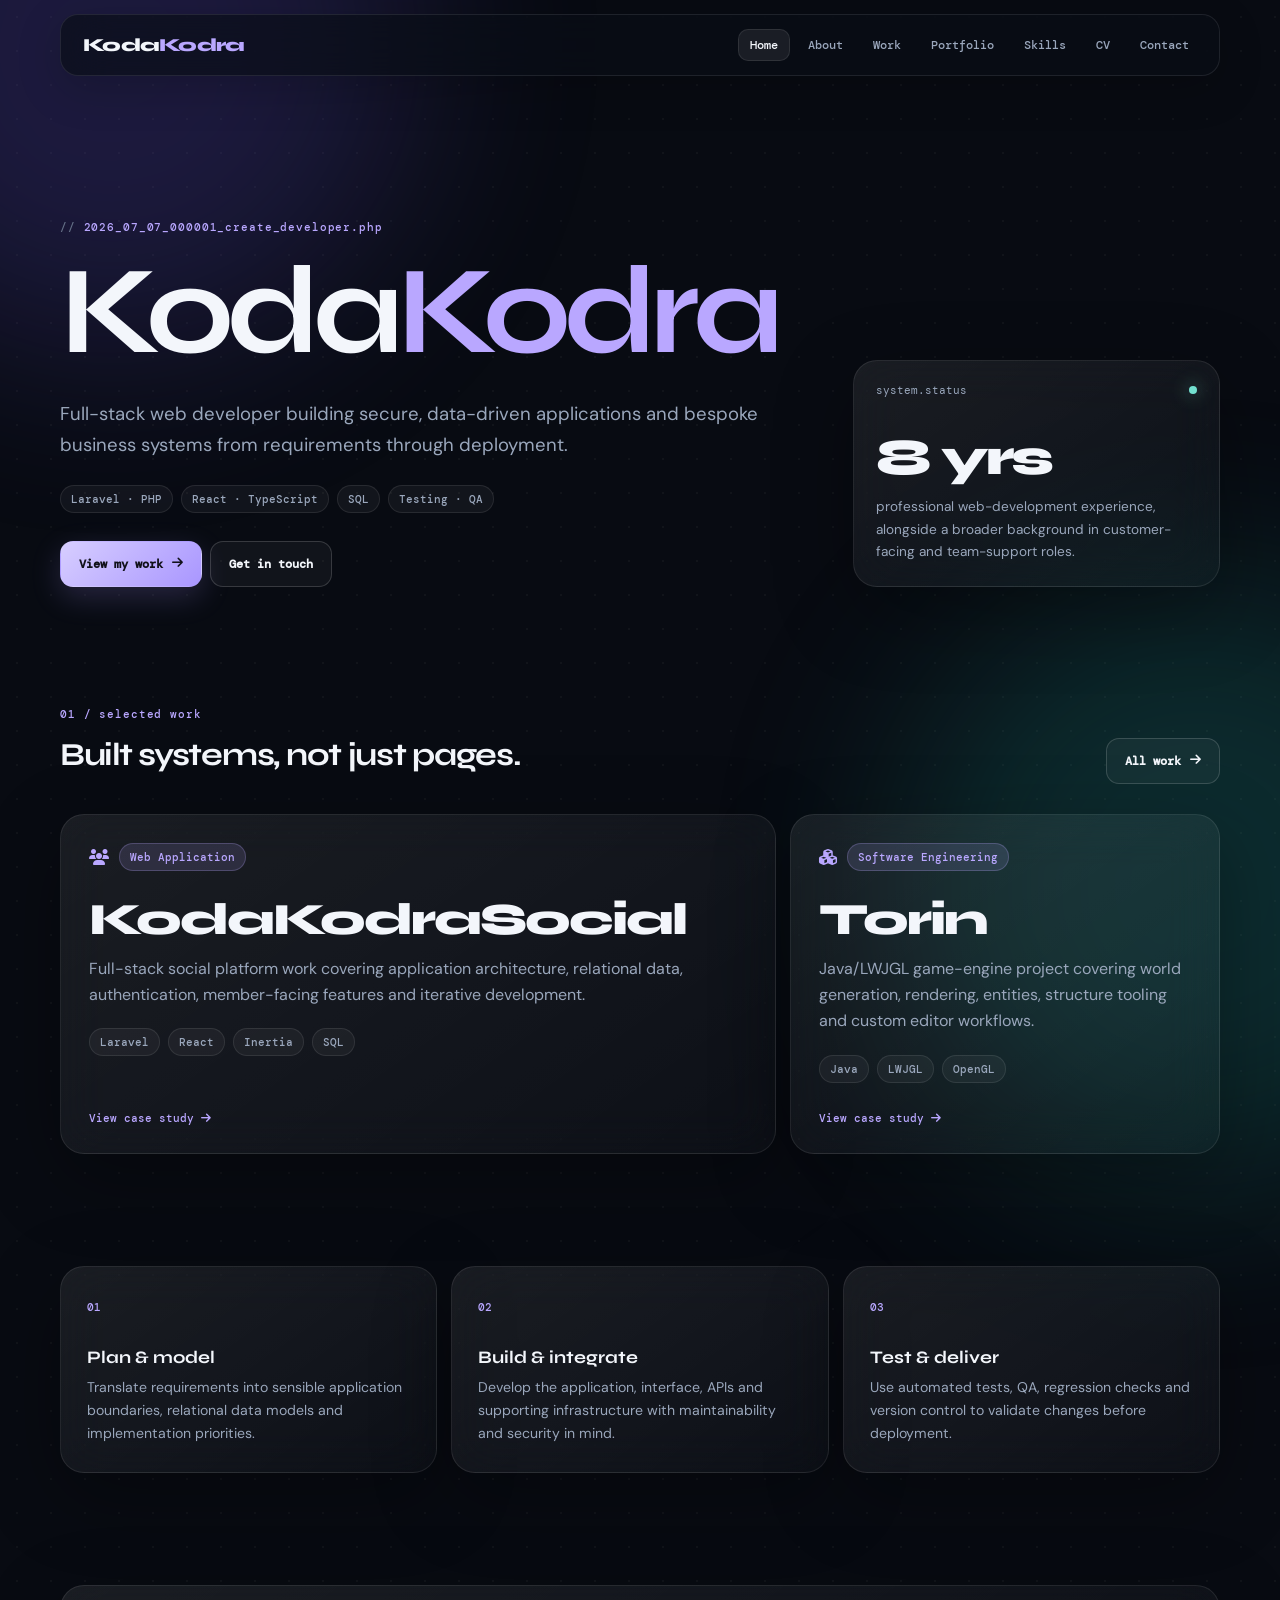
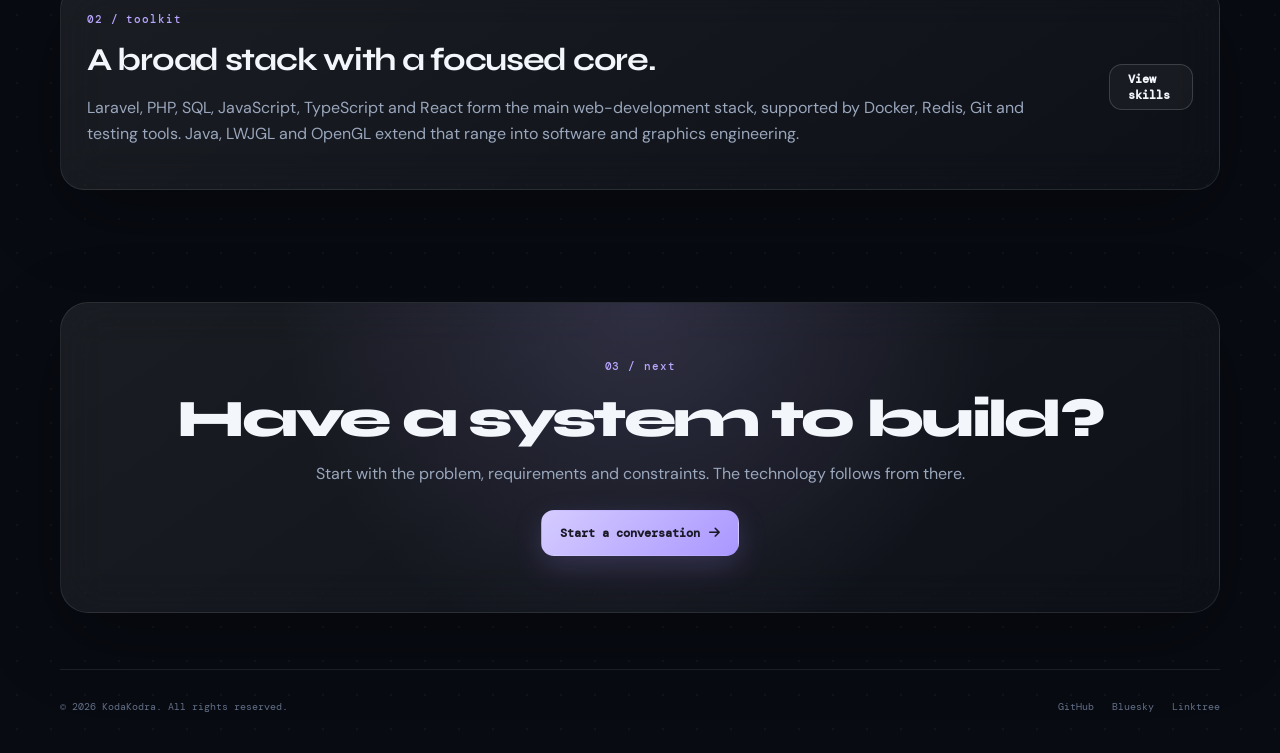
==== commit badcd5eb: "Updated link duplication" ====
--- a/index.html
+++ b/index.html
@@ -19,7 +19,7 @@
     <ul class="nav__links" role="list">
         <li><a aria-current="page" class="active" href="index.html">Home</a></li>
         <li><a href="about.html">About</a></li>
-        <li><a href="projects.html">Work</a><a href="portfolio/index.html">Portfolio</a></li>
+        <li><a href="projects.html">Work</a></li>
         <li><a href="portfolio/index.html">Portfolio</a></li>
         <li><a href="skills.html">Skills</a></li>
         <li><a href="cv.html">CV</a></li>
